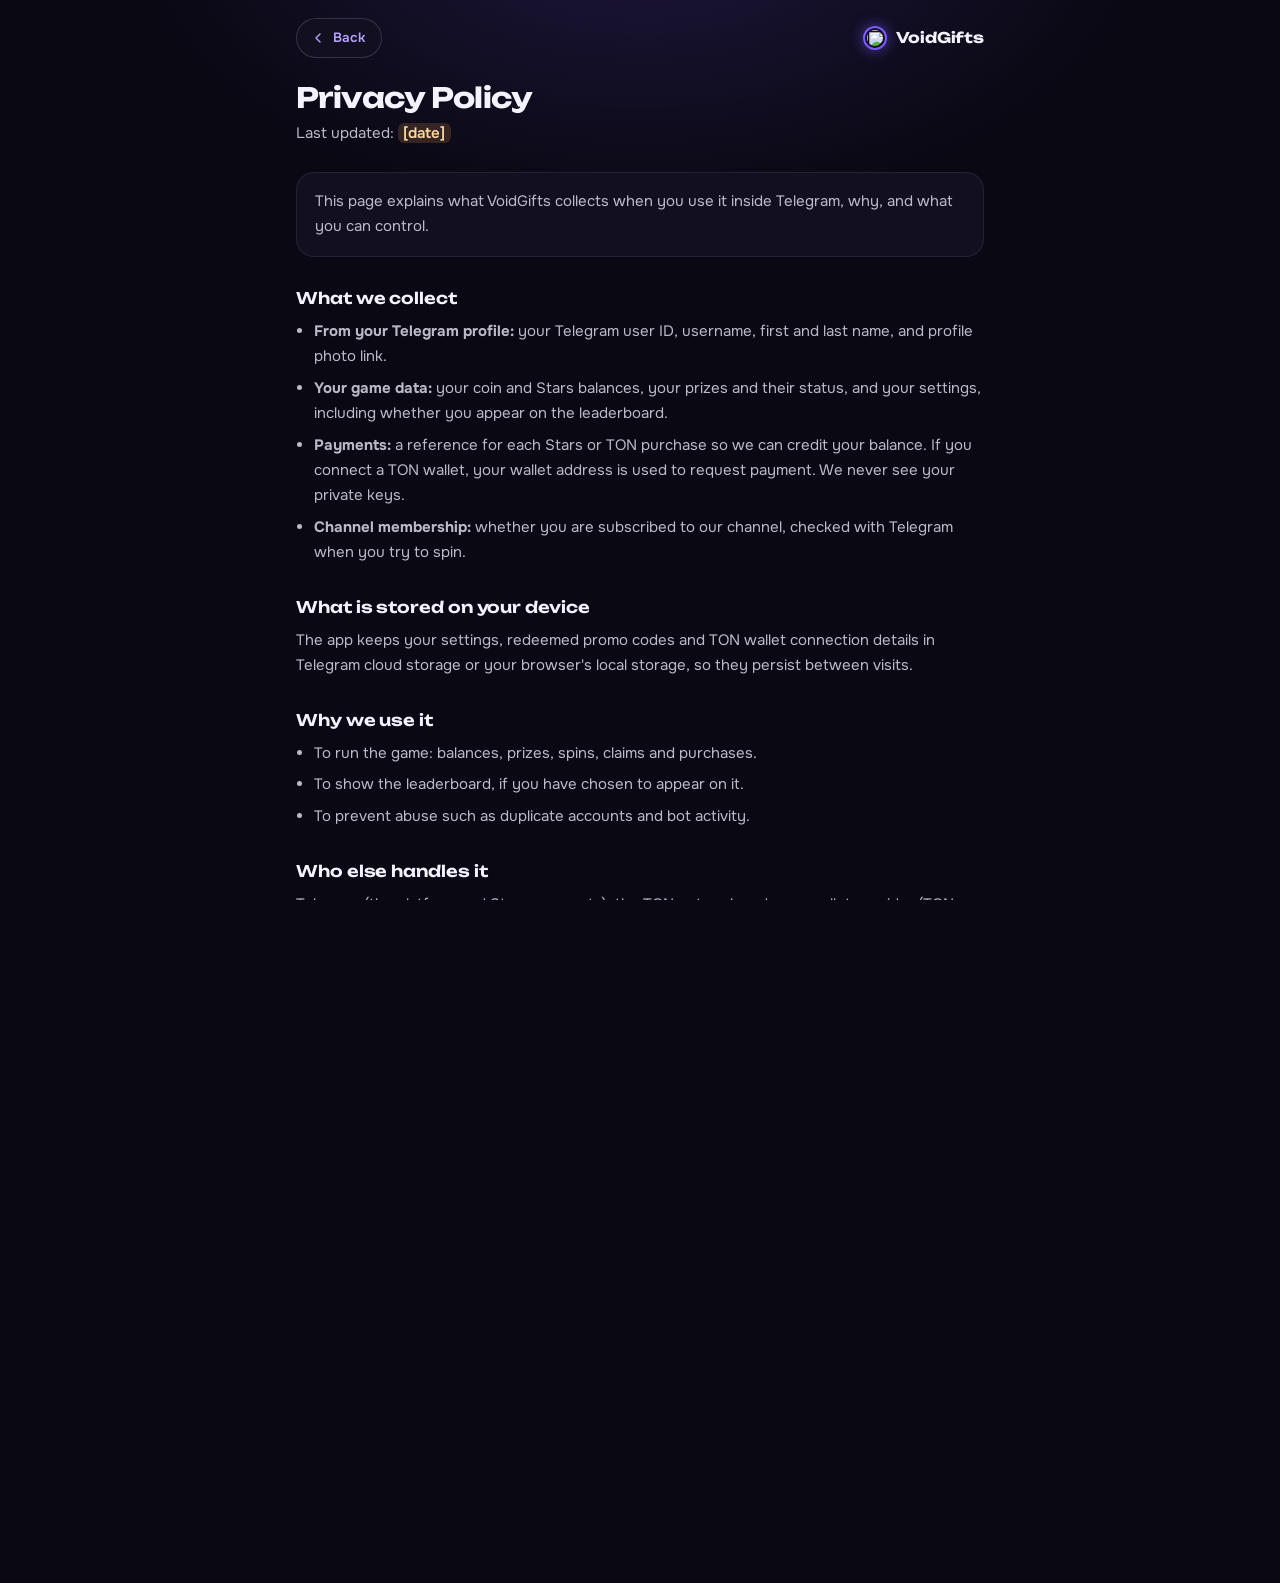
==== privacy.html @ 6a5e12e7 "Add files via upload" ====
<!DOCTYPE html>
<html lang="en">
<head>
  <meta charset="UTF-8">
  <meta name="viewport" content="width=device-width, initial-scale=1, viewport-fit=cover">
  <meta name="theme-color" content="#0a0813">
  <title>Privacy Policy · VoidGifts</title>
  <link rel="preconnect" href="https://fonts.googleapis.com">
  <link rel="preconnect" href="https://fonts.gstatic.com" crossorigin>
  <link rel="stylesheet" href="styles.css">
</head>
<body>
  <!-- Draft written from what the app's code actually does. Highlighted <mark> text is a placeholder or a claim
       only you can confirm. Have the whole page reviewed before publishing. -->
  <main class="legal-shell legal">
    <div class="legal-top">
      <a class="spin-back-btn" href="index.html" onclick="if(history.length>1){history.back();return false}">
        <svg viewBox="0 0 24 24" fill="none" stroke="currentColor" stroke-width="2" stroke-linecap="round" stroke-linejoin="round" aria-hidden="true"><path d="M15 18l-6-6 6-6"/></svg>
        Back
      </a>
      <div class="brand"><img class="ring-icon" src="assets/TemporaryLogo.svg" alt="">VoidGifts</div>
    </div>

    <h1>Privacy Policy</h1>
    <p class="legal-meta">Last updated: <mark>[date]</mark></p>
    <p class="legal-lede">This page explains what VoidGifts collects when you use it inside Telegram, why, and what you can control.</p>

    <h2>What we collect</h2>
    <ul>
      <li><strong>From your Telegram profile:</strong> your Telegram user ID, username, first and last name, and profile photo link.</li>
      <li><strong>Your game data:</strong> your coin and Stars balances, your prizes and their status, and your settings, including whether you appear on the leaderboard.</li>
      <li><strong>Payments:</strong> a reference for each Stars or TON purchase so we can credit your balance. If you connect a TON wallet, your wallet address is used to request payment. We never see your private keys.</li>
      <li><strong>Channel membership:</strong> whether you are subscribed to our channel, checked with Telegram when you try to spin.</li>
    </ul>

    <h2>What is stored on your device</h2>
    <p>The app keeps your settings, redeemed promo codes and TON wallet connection details in Telegram cloud storage or your browser's local storage, so they persist between visits.</p>

    <h2>Why we use it</h2>
    <ul>
      <li>To run the game: balances, prizes, spins, claims and purchases.</li>
      <li>To show the leaderboard, if you have chosen to appear on it.</li>
      <li>To prevent abuse such as duplicate accounts and bot activity.</li>
    </ul>

    <h2>Who else handles it</h2>
    <p>Telegram (the platform and Stars payments), the TON network and your wallet provider (TON payments), and our hosting and database providers, <mark>[list them, e.g. Railway]</mark>. <mark>[Confirm whether you share data with any analytics or advertising provider. If not, say so here.]</mark></p>

    <h2>Your choices</h2>
    <ul>
      <li>Turn off <strong>Show in Leaderboard</strong> under Settings, Privacy, to hide your name and avatar from other players.</li>
      <li><strong>Reset All Data</strong> under Settings clears the data stored on your device.</li>
      <li>To ask us to delete or export the data we hold about you, contact <mark>[support contact]</mark>.</li>
    </ul>

    <h2>Retention</h2>
    <p><mark>[State how long you keep account and purchase records.]</mark></p>

    <h2>Children</h2>
    <p>VoidGifts is not intended for anyone under <mark>[minimum age]</mark>. If you believe a child has used it, contact us and we will remove the data.</p>

    <h2>Changes and contact</h2>
    <p>We may update this policy and will change the date above when we do. Questions: <mark>[support contact]</mark>.</p>

    <div class="legal-foot">
      <a href="tos.html">Terms of Service</a>
      <a href="privacy.html">Privacy Policy</a>
      <a href="index.html">Back to the app</a>
    </div>
  </main>
</body>
</html>
---- styles.css ----
@import url('https://fonts.googleapis.com/css2?family=Unbounded:wght@500;600;700&family=Onest:wght@400;500;600;700&display=swap');

/* ============================================
   VOIDGIFTS — design tokens

   Idea: "the seam". A thin vertical line of light where a
   prize lands. It shows up on the Daily hero, the wheel
   pointer, the win reveal and the active nav marker.

   Colour carries meaning, not decoration:
     violet = structure / where you are
     gold   = rewards and primary actions
     pink   = premium (Void spin)
     cyan   = live / free
   Rarity has its own fixed treatment (see --rc below).
   ============================================ */
:root{
  /* surfaces, darkest to lightest */
  --void-0:#0a0813;
  --void-1:#120f21;
  --void-2:#1a1530;
  --void-3:#251e42;
  --line:rgba(226,220,255,.09);
  --line-2:rgba(226,220,255,.17);

  /* text */
  --ghost:#f5f2ff;
  --fog:rgba(245,242,255,.76);
  --fog-dim:rgba(245,242,255,.56);

  /* accents */
  --rift:#7b5cff;
  --rift-2:#b9a2ff;
  --ember:#ffb25b;
  --ember-2:#ffd8a0;
  --static:#ff5fa8;
  --static-2:#ff9fcb;
  --signal:#4fd8e6;
  --signal-2:#9cf0f6;
  --lime:#c9f25a;
  --danger:#ff5d6c;
  --tg:#2aabee;

  /* type */
  --font-display:'Unbounded','Onest',system-ui,sans-serif;
  --font-body:'Onest',system-ui,-apple-system,'Segoe UI',Roboto,sans-serif;
  --font-mono:var(--font-body); /* legacy alias: the mono face is gone */

  --vh:1vh;
}

*{ margin:0; padding:0; box-sizing:border-box; }
html,body{ width:100%; height:100%; overflow-x:hidden; -webkit-font-smoothing:antialiased; -moz-osx-font-smoothing:grayscale; }
button,input,select,textarea{ font-family:inherit; color:inherit; }
button{ -webkit-tap-highlight-color:transparent; }
a{ -webkit-tap-highlight-color:transparent; }
body{
  background:
    radial-gradient(ellipse 820px 460px at 50% -8%, rgba(123,92,255,.17), transparent 62%),
    var(--void-0);
  color:var(--ghost);
  font-family:var(--font-body);
  font-size:16px;
  line-height:1.45;
  position:relative;
}
body.no-scroll{ position:fixed; overflow:hidden; width:100%; height:100%; }

:focus-visible{ outline:2px solid var(--rift-2); outline-offset:2px; }
input:focus-visible{ outline:none; }

::-webkit-scrollbar{ width:6px; height:6px; }
::-webkit-scrollbar-track{ background:transparent; }
::-webkit-scrollbar-thumb{ background:rgba(123,92,255,.3); border-radius:3px; }
::-webkit-scrollbar-thumb:hover{ background:rgba(123,92,255,.5); }

/* ============================================
   LOADING SCREEN
   ============================================ */
.loading-screen{
  position:fixed; inset:0; z-index:9999;
  background:radial-gradient(ellipse 700px 420px at 50% 42%, rgba(123,92,255,.18), transparent 65%), var(--void-0);
  display:flex; align-items:center; justify-content:center;
  transition:opacity .5s ease, visibility .5s ease;
}
.loading-screen.hidden{ opacity:0; visibility:hidden; }

.loading-container{
  position:fixed; inset:0; display:flex; flex-direction:column; align-items:center; justify-content:center;
  z-index:10000; padding:20px; padding-top:44vh;
}
#lottie-loading-container{ width:180px; height:180px; margin-bottom:28px; flex-shrink:0; }

.loading-bar-wrapper{ width:240px; max-width:80vw; margin-bottom:22px; flex-shrink:0; }
.loading-bar-bg{ width:100%; height:3px; background:var(--line-2); border-radius:2px; overflow:hidden; }
.loading-bar-fill{
  height:100%; border-radius:2px; transform-origin:left;
  background:linear-gradient(90deg, var(--rift), var(--rift-2));
  box-shadow:0 0 14px rgba(123,92,255,.9);
  animation:loadingProgress 2s ease-in-out infinite;
}
@keyframes loadingProgress{ 0%{transform:scaleX(0);} 50%{transform:scaleX(.6);} 100%{transform:scaleX(.95);} }

.loading-text{
  color:var(--fog-dim); font-size:.9rem; text-align:center; line-height:1.6; max-width:360px;
  padding:0 20px; margin-bottom:14px;
}
.copyright-text{
  color:var(--fog-dim); font-size:.75rem; text-align:center; padding:10px 20px; margin-top:6px;
  text-decoration:none; display:block; transition:color .2s ease;
}
.copyright-text:hover{ color:var(--signal); text-decoration:underline; }

.main-content{ opacity:0; transition:opacity .5s ease; }
.main-content.visible{ opacity:1; }

.loading-status-heading{
  font-family:var(--font-display); font-weight:700; font-size:1.05rem; letter-spacing:-.01em;
  color:var(--ember); text-align:center; margin-bottom:1rem;
}
.loading-text a{ color:var(--signal); text-decoration:underline; text-underline-offset:3px; font-weight:600; }
.loading-text a:hover{ color:var(--signal-2); }

/* ============================================
   BACKGROUND PATTERN
   Static and quiet. It used to drift forever across an SVG
   five times the size of the screen, which cost battery
   and pulled the eye away from the content.
   ============================================ */
.bg{ position:fixed; inset:0; z-index:-1; overflow:hidden; opacity:.2; }
.bg svg{ width:100%; height:100%; position:absolute; inset:0; }

/* ============================================
   TOP BAR
   ============================================ */
.topbar-fixed{
  position:fixed; top:0; left:0; right:0; z-index:900;
  display:flex; align-items:center; justify-content:space-between;
  padding:.85rem 1rem; pointer-events:none;
}
.topbar-fixed::before{
  content:''; position:absolute; left:0; right:0; top:0; bottom:-1.2rem; z-index:-1; pointer-events:none;
  background:linear-gradient(to bottom, var(--void-0) 0, var(--void-0) 68%, rgba(10,8,19,0) 100%);
}
.topbar-fixed > *{ pointer-events:auto; }
.topbar-right{ display:flex; align-items:center; gap:.6rem; }

.brand{
  font-family:var(--font-display); font-weight:700; font-size:.92rem; letter-spacing:-.01em;
  display:flex; align-items:center; gap:.6rem; color:var(--ghost);
}
.brand .ring-icon{
  width:24px; height:24px; border-radius:50%; object-fit:contain; padding:2px;
  border:2px solid var(--rift); box-shadow:0 0 14px rgba(123,92,255,.6);
}
.readout{
  display:flex; align-items:center; gap:.75rem; background:var(--void-1);
  border:1px solid var(--line-2); border-radius:100px; padding:.45rem .85rem;
  font-family:var(--font-display); font-size:.74rem; font-weight:500; font-variant-numeric:tabular-nums;
}
.readout .stat{ display:flex; align-items:center; gap:.4rem; }
.readout .stat img{ width:16px; height:16px; object-fit:contain; }
.readout .sep{ width:1px; height:14px; background:var(--line-2); }

/* Hamburger (wide viewports only) */
.hamburger{
  width:42px; height:42px; background:var(--void-1); border:1px solid var(--line-2); border-radius:14px; cursor:pointer;
  display:flex; flex-direction:column; justify-content:center; align-items:center; gap:5px;
  transition:border-color .2s ease;
}
.hamburger:hover{ border-color:rgba(123,92,255,.5); }
.hamburger span{ display:block; width:18px; height:2px; background:var(--ghost); border-radius:2px; transition:transform .3s cubic-bezier(.4,0,.2,1), opacity .3s ease; }
.hamburger.active span:nth-child(1){ transform:translateY(7px) rotate(45deg); }
.hamburger.active span:nth-child(2){ opacity:0; transform:translateX(-16px); }
.hamburger.active span:nth-child(3){ transform:translateY(-7px) rotate(-45deg); }

/* ============================================
   NAV DRAWER (wide viewports only)
   ============================================ */
.nav-menu{
  position:fixed; top:0; left:-100%; width:100%; max-width:320px; height:100vh;
  background:var(--void-1); z-index:999;
  border-right:1px solid var(--line-2); transition:left .4s cubic-bezier(.4,0,.2,1);
  display:flex; flex-direction:column;
}
.nav-menu.active{ left:0; }
.nav-close{
  position:absolute; top:1.2rem; right:1.2rem; width:38px; height:38px; background:transparent; border:none; border-radius:50%;
  cursor:pointer; display:flex; align-items:center; justify-content:center; color:var(--fog); font-size:1.6rem; line-height:1;
  transition:background .2s ease, color .2s ease; z-index:10;
}
.nav-close:hover{ color:var(--ghost); background:rgba(255,255,255,.08); }

.nav-account{
  padding:1.4rem 1.5rem 1.4rem; display:flex; align-items:center; gap:.9rem;
  border-bottom:1px solid var(--line); margin-top:3rem;
}
.account-avatar{ width:48px; height:48px; border-radius:50%; background:linear-gradient(135deg, var(--rift), var(--static)); flex-shrink:0; color:#fff !important; font-family:var(--font-display); font-size:1rem !important; }
.account-info{ flex:1; min-width:0; }
.account-name{ font-family:var(--font-display); font-size:.9rem; font-weight:600; color:var(--ghost); margin-bottom:.2rem; }
.account-username{ font-size:.82rem; color:var(--fog-dim); }

.nav-menu ul{ list-style:none; padding:.75rem; flex:1; display:flex; flex-direction:column; gap:.2rem; }
.nav-menu a{
  color:var(--fog); text-decoration:none; font-size:.95rem; font-weight:600; display:flex; align-items:center;
  gap:.95rem; padding:.8rem .9rem; border-radius:14px; transition:background .2s ease, color .2s ease;
}
.nav-menu a:hover{ background:rgba(255,255,255,.04); color:var(--ghost); }
.nav-menu a.active{ background:rgba(123,92,255,.16); color:var(--ghost); }
.nav-icon{ width:22px; height:22px; flex-shrink:0; display:flex; align-items:center; justify-content:center; }
.nav-icon img{ width:100%; height:100%; object-fit:contain; filter:brightness(0) invert(1); opacity:.6; transition:opacity .2s ease; }
.nav-menu a.active .nav-icon img, .nav-menu a:hover .nav-icon img{ opacity:1; }

/* ============================================
   OVERLAY
   ============================================ */
.overlay{ position:fixed; inset:0; background:rgba(4,3,8,.72); backdrop-filter:blur(3px); opacity:0; visibility:hidden; transition:opacity .3s ease, visibility .3s ease; z-index:998; }
.overlay.active{ opacity:1; visibility:visible; }

/* ============================================
   CONTAINER & PAGE SYSTEM
   ============================================ */
.container{
  position:relative; z-index:1; width:100%; min-height:100vh; display:flex; align-items:flex-start;
  justify-content:center; padding:4.9rem 1rem calc(108px + env(safe-area-inset-bottom,0px));
}
.page-content{ display:none; width:100%; max-width:640px; }
.page-content.active{ display:block; animation:fadeIn .28s ease; }
@keyframes fadeIn{ from{opacity:0;} to{opacity:1;} }

/* Small caption above a title. Sentence case, no ornaments. */
.eyebrow, .card-eyebrow{ font-size:.78rem; font-weight:600; color:var(--fog-dim); margin-bottom:.4rem; display:block; }
/* ============================================
   LIVE GIFTS STRIP
   ============================================ */
.live-gifts-row{ display:flex; flex-direction:column; gap:.55rem; margin-bottom:1.15rem; }
.live-gifts-label{
  display:flex; align-items:center; gap:.5rem; padding-left:.15rem;
  font-size:.82rem; font-weight:600; color:var(--fog);
}
.live-gifts-label::before{
  content:''; width:7px; height:7px; border-radius:50%; background:var(--signal); flex-shrink:0;
  animation:livePulse 2.2s ease-out infinite;
}
@keyframes livePulse{
  0%{ box-shadow:0 0 0 0 rgba(79,216,230,.55); }
  70%,100%{ box-shadow:0 0 0 7px rgba(79,216,230,0); }
}

.echo-strip-wrap{ display:flex; align-items:center; overflow-x:auto; overflow-y:hidden; }
.echo-strip-wrap::-webkit-scrollbar{ display:none; }
#notificationContainer{
  display:flex; align-items:center; gap:.6rem; width:100%; min-height:68px;
  overflow-x:auto; overflow-y:hidden; padding:.45rem .2rem .3rem;
  scrollbar-width:none;
}
#notificationContainer::-webkit-scrollbar{ display:none; }

/* Empty state names what will appear here. Text comes from data-empty so it can be translated. */
#notificationContainer:empty::before,
.echo-strip-wrap:empty::before{
  content:attr(data-empty);
  border:1px dashed var(--line-2); border-radius:100px; padding:.55rem 1rem;
  color:var(--fog-dim); font-size:.8rem; white-space:nowrap;
}
.echo-empty{ border:1px dashed var(--line-2); border-radius:100px; padding:.55rem 1rem; color:var(--fog-dim); font-size:.8rem; white-space:nowrap; }

/* ============================================
   HOME GRID
   Mobile:   daily / void / channel + codes
   Desktop:  daily + void / inventory shelf / channel + codes
   ============================================ */
.home-grid{
  display:grid; grid-template-columns:1fr 1fr; gap:.5rem;
  grid-template-areas:
    "daily daily"
    "void void"
    "furry furry"
    "channel promo";
}
.content-box-left-1{ grid-area:daily; }
.content-box-void{ grid-area:void; }
.hero--channel{ grid-area:channel; }
.promo-card{ grid-area:promo; }
.content-box-right{ grid-area:inv; }

/* ---- hero base ---- */
.hero{
  position:relative; overflow:hidden; isolation:isolate; border-radius:18px; padding:.8rem .95rem;
  display:flex; flex-direction:column; justify-content:space-between;
  background:var(--void-1); border:1px solid var(--line-2); cursor:pointer; min-height:0;
  transition:transform .16s ease;
}
.hero:active{ transform:scale(.985); }
.hero-glow{ position:absolute; pointer-events:none; z-index:0; }
.hero-asset{ position:absolute; z-index:2; pointer-events:none; }
.hero-asset > div{ width:100%; height:100%; }
.hero-asset img, img.hero-asset{ width:100%; height:100%; object-fit:contain; display:block; }

.hero-copy{ position:relative; z-index:3; min-width:0; }
.hero-title{
  font-family:var(--font-display); font-weight:700; font-size:.95rem; line-height:1.2; letter-spacing:-.01em;
  position:relative; z-index:3; text-wrap:balance;
  white-space:nowrap; overflow:hidden; text-overflow:ellipsis;
}
.hero-sub{
  font-size:.74rem; color:var(--fog); line-height:1.4; margin-top:.15rem; position:relative; z-index:3;
  white-space:nowrap; overflow:hidden; text-overflow:ellipsis;
}
.hero-sub a{ color:var(--ghost); text-decoration:underline; text-underline-offset:2px; }

.hero-cta{
  align-self:flex-start; margin-top:.5rem; min-height:30px; border:1px solid transparent; border-radius:10px; padding:.4rem .75rem;
  font-weight:700; font-size:.74rem; cursor:pointer; position:relative; z-index:3; text-decoration:none;
  display:inline-flex; align-items:center; gap:.4rem; background:var(--void-3); color:var(--ghost);
  transition:filter .15s ease, transform .12s ease; white-space:nowrap;
}
.hero-cta:active{ transform:scale(.97); }
@media (hover:hover){ .hero-cta:hover{ filter:brightness(1.12); } }
.hero-cta img{ width:14px; height:14px; object-fit:contain; }

/* ---- Daily: the hero. The seam opens once, the gift rises along it. ---- */
.hero--daily{
  --seam-x:3.6rem; --asset:4.6rem;
  min-height:0; padding:.8rem .95rem;
  border-color:rgba(255,178,91,.32);
  background:
    radial-gradient(80% 140% at calc(100% - var(--seam-x)) 50%, rgba(255,178,91,.2), transparent 70%),
    var(--void-1);
}
.hero--daily .hero-copy{ margin-right:calc(var(--seam-x) + var(--asset) / 2 - .5rem); }
.hero--daily .hero-cta{ margin-top:.5rem; }
.hero--daily .eyebrow{ color:var(--ember); font-size:.66rem; }
.hero--daily .hero-title{ font-size:1.05rem; line-height:1.15; }
.hero--daily .hero-sub{ max-width:none; }
.hero--daily .hero-cta{ background:var(--ember); color:#2a1600; box-shadow:0 6px 16px rgba(255,178,91,.25); }

.hero--daily .hero-glow{
  top:0; bottom:0; right:calc(var(--seam-x) - 1px); width:2px;
  background:linear-gradient(to bottom, transparent 0, var(--ember) 24%, var(--ember-2) 50%, var(--ember) 76%, transparent 100%);
  filter:drop-shadow(0 0 5px rgba(255,178,91,.95)) drop-shadow(0 0 24px rgba(255,178,91,.55));
  transform-origin:50% 0; animation:seamOpen .9s cubic-bezier(.2,.75,.2,1) .1s both;
}
.hero--daily .hero-asset{
  width:var(--asset); height:var(--asset);
  right:calc(var(--seam-x) - var(--asset) / 2); top:50%; margin-top:calc(var(--asset) / -2);
  animation:giftRise .8s cubic-bezier(.2,.75,.2,1) .35s both;
}
@keyframes seamOpen{ from{ transform:scaleY(0); opacity:0; } to{ transform:scaleY(1); opacity:1; } }
@keyframes giftRise{ from{ opacity:0; transform:translateY(18px); } to{ opacity:1; transform:none; } }

/* ---- Daily cooldown: ember accents go gray until the gift is ready again ---- */
.hero-timer{
  display:none; align-self:flex-start; align-items:center; gap:.35rem; margin-top:.5rem; min-height:30px; padding:.4rem .75rem;
  border:1px solid var(--line-2); border-radius:10px; background:var(--void-3); color:var(--fog);
  font-size:.74rem; font-weight:700; white-space:nowrap; position:relative; z-index:3; font-variant-numeric:tabular-nums;
}
.hero--daily.is-cooldown{
  border-color:rgba(170,170,185,.32);
  background:
    radial-gradient(80% 140% at calc(100% - var(--seam-x)) 50%, rgba(170,170,185,.12), transparent 70%),
    var(--void-1);
}
.hero--daily.is-cooldown .eyebrow{ color:var(--fog); }
.hero--daily.is-cooldown .hero-cta{ display:none; }
.hero--daily.is-cooldown .hero-timer{ display:inline-flex; }
.hero--daily.is-cooldown .hero-glow{
  background:linear-gradient(to bottom, transparent 0, #8f8f9c 24%, #b9b9c6 50%, #8f8f9c 76%, transparent 100%);
  filter:drop-shadow(0 0 5px rgba(170,170,185,.55)) drop-shadow(0 0 18px rgba(170,170,185,.3));
}

/* ---- Void spin: premium. Rings spread from the rocket. ---- */
.hero--void{
  display:grid; grid-template-columns:1fr auto; align-items:center; gap:.7rem; min-height:0; padding:.8rem .95rem;
  border-color:rgba(255,95,168,.32);
  background:linear-gradient(115deg, #26102f 0%, var(--void-1) 68%);
}
.hero--void .hero-glow{
  width:220px; height:220px; right:-110px; top:50%; margin-top:-110px; border-radius:50%;
  background:
    radial-gradient(circle, rgba(255,95,168,.28), transparent 40%),
    repeating-radial-gradient(circle, transparent 0 21px, rgba(255,95,168,.22) 21px 22px);
  -webkit-mask-image:radial-gradient(circle, #000 18%, transparent 66%);
  mask-image:radial-gradient(circle, #000 18%, transparent 66%);
}
.hero--void .eyebrow{ color:var(--static-2); font-size:.66rem; }
.hero--void .hero-title{ font-size:1.05rem; }
.hero-actions{ display:flex; align-items:center; flex-wrap:wrap; gap:.4rem .6rem; margin-top:.4rem; position:relative; z-index:3; }
.hero-actions .hero-cta{ margin-top:0; }
.hero--void .hero-cta{ background:linear-gradient(120deg, var(--static-2), var(--static)); color:#2a0a1c; box-shadow:0 6px 16px rgba(255,95,168,.25); }
.spin-cost-badge{
  display:inline-flex; align-items:center; gap:.35rem; font-family:var(--font-display); font-weight:500;
  font-size:.7rem; color:var(--static-2); font-variant-numeric:tabular-nums;
}
.spin-cost-badge img{ width:12px; height:12px; object-fit:contain; }
.void-asset-badge{ position:relative; width:52px; height:52px; justify-self:end; transform:rotate(-10deg); }
.void-asset-badge img{ filter:drop-shadow(0 6px 14px rgba(255,95,168,.45)); }

/* ---- Quiet cards: channel, codes, inventory ---- */
.hero--channel, .hero--promo, .hero--inv{ min-height:0; }
.hero--channel, .hero--promo{
  display:grid; grid-template-columns:30px 1fr; grid-template-rows:auto auto;
  grid-template-areas:"icon title" "btn btn";
  column-gap:.5rem; row-gap:.4rem; align-items:center; padding:.65rem .75rem;
}
.hero--channel .hero-copy, .hero--promo .hero-copy{ grid-area:title; min-width:0; align-self:center; }
.hero--channel .hero-title, .hero--promo .hero-title{ font-size:.84rem; line-height:1.25; }
.hero--channel .hero-sub, .hero--promo .hero-sub{ display:none; }
.hero--channel > .hero-asset{ grid-area:icon; position:relative; width:30px; height:30px; }
.promo-assets{ grid-area:icon; position:relative; width:30px; height:30px; }
.promo-assets .hero-asset{ position:absolute; }
.promo-assets .hero-asset.lg{ inset:0 auto 0 0; width:30px; height:30px; }
.promo-assets .hero-asset.sub{ width:16px; height:16px; right:-4px; bottom:-4px; }

.hero--channel .hero-cta{ background:rgba(79,216,230,.12); color:var(--signal-2); border-color:rgba(79,216,230,.32); }
.hero--promo .hero-cta{ background:rgba(201,242,90,.1); color:var(--lime); border-color:rgba(201,242,90,.3); }
.hero--inv .hero-cta{ background:rgba(123,92,255,.16); color:var(--rift-2); border-color:rgba(123,92,255,.4); }
.hero--channel .hero-cta, .hero--promo .hero-cta{ grid-area:btn; justify-self:start; padding:.4rem .7rem; font-size:.72rem; white-space:nowrap; margin-top:0; }

/* Inventory */
.hero--inv .hero-title{ font-size:1.1rem; }
.hero-inv-head{ display:flex; align-items:center; gap:.5rem; margin-bottom:.35rem; position:relative; z-index:3; }
.inventory-grid{ display:grid; grid-template-columns:repeat(auto-fill, minmax(52px, 1fr)); gap:.45rem; margin:.8rem 0; position:relative; z-index:3; }
.inventory-item{
  aspect-ratio:1; border-radius:12px; background:var(--void-2); border:1px solid var(--line-2);
  display:flex; align-items:center; justify-content:center; overflow:hidden; cursor:pointer;
  transition:border-color .2s ease;
}
.inventory-item:not(.empty):hover{ border-color:rgba(123,92,255,.6); }
.inventory-item.empty{ background:transparent; border:1px dashed var(--line); cursor:default; }
.item-icon-container{ width:100%; height:100%; display:flex; align-items:center; justify-content:center; padding:12%; }

/* Pending NFT transfer: item stays visible but reads as "in transit" */
.inventory-item.pending-transfer{ opacity:.55; filter:grayscale(.4); position:relative; }
.countdown-badge{
  position:absolute; bottom:3px; left:50%; transform:translateX(-50%);
  background:rgba(10,8,19,.9); border:1px solid var(--line-2); border-radius:6px;
  padding:1px 5px; font-size:.62rem; font-weight:600; color:var(--ember-2);
  white-space:nowrap; pointer-events:none; font-variant-numeric:tabular-nums;
}
.full-inventory-item.pending-transfer{ opacity:.6; filter:grayscale(.35); }
.full-item-countdown{ position:static; transform:none; margin-top:.25rem; display:inline-block; }

/* ============================================
   TRAY — quiet utility rows
   ============================================ */
.tray{ display:grid; grid-template-columns:1fr; gap:.5rem; margin-top:.75rem; }
.tile{
  position:relative; display:flex; align-items:center; gap:.9rem; min-height:62px; padding:.75rem 1rem;
  background:var(--void-1); border:1px solid var(--line); border-radius:16px; cursor:pointer;
  text-align:left; text-decoration:none; color:inherit; font:inherit; width:100%;
  transition:transform .14s ease, border-color .2s ease;
}
.tile:active{ transform:scale(.985); }
.tile::after{
  content:''; margin-left:auto; width:8px; height:8px; flex-shrink:0;
  border-right:2px solid var(--fog-dim); border-top:2px solid var(--fog-dim); transform:rotate(45deg);
}
.tile-icon{
  width:38px; height:38px; flex-shrink:0; border-radius:12px; background:var(--void-2);
  display:flex; align-items:center; justify-content:center;
}
.tile-icon img, .tile-icon svg{ width:24px; height:24px; object-fit:contain; }
.tile--refer .tile-icon img{ filter:brightness(0) invert(1); opacity:.85; }
.tile--contact:hover{ border-color:rgba(79,216,230,.4); }
.tile--refer:hover{ border-color:rgba(255,178,91,.4); }
.tile-label{ font-size:.9rem; font-weight:600; color:var(--ghost); line-height:1.2; }

/* ============================================
   NOTIFICATION CUBES (live strip)
   ============================================ */
.notification-cube{
  min-width:60px; width:60px; height:60px; background:rgba(255,93,108,.1); border:1px solid rgba(255,93,108,.35);
  border-radius:16px; display:flex; align-items:center; justify-content:center; cursor:pointer;
  transition:transform .15s ease; animation:slideIn .45s cubic-bezier(.2,.8,.2,1); position:relative; flex-shrink:0; z-index:1;
}
@keyframes slideIn{ from{ transform:translateX(-70px); opacity:0; } to{ transform:translateX(0); opacity:1; } }
.notification-cube:active{ transform:scale(.94); }
.notification-cube svg{ width:30px; height:30px; }
.notification-cube .close-btn{
  position:absolute; top:-6px; right:-6px; width:20px; height:20px; background:var(--danger); border-radius:50%;
  display:flex; align-items:center; justify-content:center; opacity:0; transition:opacity .2s; font-size:13px; color:#fff; font-weight:700; z-index:10;
}
.notification-cube:hover .close-btn{ opacity:1; }
.time-bar{ position:absolute; bottom:0; left:0; right:0; height:3px; background:rgba(255,93,108,.2); border-radius:0 0 15px 15px; overflow:hidden; }
.time-bar-fill{ height:100%; background:var(--danger); width:100%; animation:timeProgress 20s linear forwards; transform-origin:left; }
@keyframes timeProgress{ from{ transform:scaleX(1); } to{ transform:scaleX(0); } }

.notification-cube.gift-notification{ background:linear-gradient(160deg, rgba(255,178,91,.22), rgba(255,178,91,.06)); border-color:rgba(255,178,91,.5); cursor:default; }
.notification-cube.nft-notification{ background:linear-gradient(160deg, rgba(123,92,255,.26), rgba(123,92,255,.07)); border-color:rgba(123,92,255,.55); cursor:default; }
.gift-notification-lottie{ width:46px; height:46px; position:relative; z-index:2; }
.gift-notification-label{
  position:absolute; bottom:3px; left:0; right:0; font-size:.62rem; font-weight:700; color:var(--ember-2);
  text-align:center; text-shadow:0 1px 4px rgba(0,0,0,.9); pointer-events:none; z-index:3;
}
.nft-notification .gift-notification-label{ color:var(--rift-2); }
.notification-cube.gift-notification .close-btn, .notification-cube.nft-notification .close-btn{ display:none !important; }

/* ---- small details ---- */
.hero--channel{ cursor:default; }
.tile-label{ display:block; }
#inventoryLottieAnimation{ width:26px; height:26px; flex-shrink:0; }
.hero-inv-head .hero-title{ margin:0; }
/* captions and subtitles arrive lowercase from the i18n strings; capitalise the first letter only */
.eyebrow::first-letter, .card-eyebrow::first-letter{ text-transform:uppercase; }
.leaderboard-subtitle::first-letter, .deposit-subtitle::first-letter, .settings-subtitle::first-letter{ text-transform:uppercase; }

/* dark brand icons need a little help on a dark surface */
.readout .stat:first-child img, .leaderboard-tab img[alt="Coin"]{ filter:drop-shadow(0 0 4px rgba(96,140,255,.6)); }
.tile--contact .tile-icon img{ width:32px; height:32px; filter:drop-shadow(0 0 6px rgba(79,216,230,.5)); }

/* countdown bar follows the cube type (red is only for the generic alert cube) */
.gift-notification .time-bar{ background:rgba(255,178,91,.22); }
.gift-notification .time-bar-fill{ background:var(--ember); }
.nft-notification .time-bar{ background:rgba(185,162,255,.22); }
.nft-notification .time-bar-fill{ background:var(--rift-2); }
/* ============================================
   SHARED MODAL OVERLAY
   ============================================ */
@keyframes fadeInModal{ to{ opacity:1; } }
@keyframes modalScale{ to{ transform:scale(1); } }
@keyframes sheetUp{ to{ transform:translateY(0); } }
@keyframes prizeFloat{ 0%,100%{ transform:translateY(0); } 50%{ transform:translateY(-8px); } }

.win-modal-overlay, .prize-modal-overlay, .language-modal-overlay, .full-inventory-modal-overlay, .subscribe-modal-overlay{
  position:fixed; inset:0; background:rgba(5,3,10,.84); backdrop-filter:blur(10px); display:none;
  align-items:center; justify-content:center; padding:1.2rem; opacity:0;
}
.win-modal-overlay{ z-index:2000; }
.prize-modal-overlay{ z-index:3010; } /* above the full-inventory sheet (3000), so tapping an item there shows its prize */
.language-modal-overlay{ z-index:2002; }
#walletPickerModal{ z-index:2010; } /* must render above tonPurchaseModal, which also uses .language-modal-overlay and opens it mid-flow */
.subscribe-modal-overlay{ z-index:2020; } /* above everything else, since the spin buttons it gates live at all sorts of z-indexes */
.full-inventory-modal-overlay{ z-index:3000; }
.win-modal-overlay.show, .prize-modal-overlay.show, .language-modal-overlay.show, .full-inventory-modal-overlay.show, .subscribe-modal-overlay.show{
  display:flex; animation:fadeInModal .25s ease forwards;
}

/* ---- Win modal: the prize comes down the seam ---- */
.win-modal{
  position:relative; overflow:hidden; max-width:340px; width:100%; border-radius:28px;
  border:1px solid rgba(255,178,91,.32);
  background:radial-gradient(ellipse 320px 240px at 50% 34%, rgba(255,178,91,.16), transparent 70%), var(--void-1);
  padding:2.6rem 1.5rem 1.5rem; display:flex; flex-direction:column; align-items:center; gap:1rem;
  transform:scale(.9); animation:modalScale .35s cubic-bezier(.34,1.4,.64,1) forwards .05s;
}
.win-modal::before{
  content:''; position:absolute; top:0; height:8.6rem; left:50%; width:2px; margin-left:-1px; z-index:0;
  background:linear-gradient(to bottom, transparent, var(--ember) 55%, var(--ember-2));
  filter:drop-shadow(0 0 5px rgba(255,178,91,.95)) drop-shadow(0 0 22px rgba(255,178,91,.5));
  transform-origin:50% 0; animation:seamOpen .7s cubic-bezier(.2,.75,.2,1) .15s both;
}
.win-modal > *{ position:relative; z-index:1; }
/* the caption hangs on the seam like a tag */
.win-modal-eyebrow{ font-size:.82rem; font-weight:600; color:var(--ember-2); background:var(--void-1); border:1px solid rgba(255,178,91,.3); border-radius:100px; padding:.2rem .8rem; }
.win-modal-eyebrow::first-letter, .prize-modal-eyebrow::first-letter{ text-transform:uppercase; }
.win-modal-prize-wrap{ width:132px; height:132px; display:flex; align-items:center; justify-content:center; }
.win-modal-icon{ width:100%; height:100%; display:flex; align-items:center; justify-content:center; }
.win-modal-icon img{ width:100%; height:100%; object-fit:contain; animation:prizeFloat 2.6s ease-in-out infinite; filter:drop-shadow(0 12px 26px rgba(255,178,91,.4)); }
.win-modal-prize-name{ font-family:var(--font-display); font-size:clamp(1.3rem,5vw,1.6rem); font-weight:700; color:var(--ghost); text-align:center; line-height:1.15; letter-spacing:-.01em; }
.win-modal-value-row{ display:flex; align-items:center; gap:.45rem; background:rgba(255,178,91,.1); border:1px solid rgba(255,178,91,.25); border-radius:100px; padding:.4rem 1rem; }
.win-modal-prize-name .hl{ color:var(--ember); }
.win-modal-value-row:empty{ display:none; }
.win-modal-value-row img{ width:20px; height:20px; object-fit:contain; }
.win-modal-value-row span{ font-family:var(--font-display); font-size:.9rem; font-weight:600; color:var(--ember); font-variant-numeric:tabular-nums; }
.win-modal-divider{ width:100%; height:1px; background:linear-gradient(90deg, transparent, var(--line-2), transparent); }
.claim-button{
  width:100%; min-height:50px; background:var(--ember); border:none; border-radius:16px; padding:.85rem 2rem; font-size:1rem;
  font-weight:700; color:#2a1600; cursor:pointer; transition:filter .15s ease, transform .12s ease; box-shadow:0 8px 24px rgba(255,178,91,.25);
}
.claim-button:active{ transform:scale(.98); }
@media (hover:hover){ .claim-button:hover{ filter:brightness(1.08); } }

/* ---- Prize modal ---- */
.prize-modal{
  position:relative; overflow:hidden; max-width:380px; width:100%; border-radius:26px;
  border:1px solid rgba(123,92,255,.35); background:var(--void-1); display:flex; flex-direction:column;
  transform:scale(.9); animation:modalScale .35s cubic-bezier(.34,1.4,.64,1) forwards .05s;
}
.prize-modal-topbar{ display:flex; align-items:center; justify-content:space-between; padding:1rem 1.2rem 0 1.5rem; }
.prize-modal-eyebrow{ font-family:var(--font-display); font-size:.85rem; font-weight:600; color:var(--ghost); }
.prize-modal-close{
  width:34px; height:34px; background:var(--void-2); border:1px solid var(--line-2); border-radius:50%;
  color:var(--fog); font-size:1.25rem; line-height:1; cursor:pointer; display:flex; align-items:center; justify-content:center;
  transition:background .2s ease, color .2s ease; flex-shrink:0;
}
.prize-modal-close:hover{ background:var(--void-3); color:var(--ghost); }
.prize-modal-hero{ display:flex; flex-direction:column; align-items:center; padding:1.2rem 1.8rem .9rem; }
.prize-modal-icon{ width:120px; height:120px; display:flex; align-items:center; justify-content:center; margin-bottom:.9rem; filter:drop-shadow(0 12px 26px rgba(123,92,255,.4)); animation:prizeFloat 2.6s ease-in-out infinite; }
.prize-modal-icon img, .prize-modal-icon > div{ width:100%; height:100%; object-fit:contain; }
.prize-modal-name{ font-family:var(--font-display); font-size:1.3rem; font-weight:700; color:var(--ghost); text-align:center; line-height:1.15; margin-bottom:.4rem; letter-spacing:-.01em; }
.prize-modal-info{ display:flex; align-items:center; justify-content:center; gap:.6rem; flex-wrap:wrap; padding:0 1.8rem .9rem; }
.prize-modal-id{ font-size:.74rem; color:var(--fog-dim); background:var(--void-2); border:1px solid var(--line); border-radius:8px; padding:.3rem .6rem; font-variant-numeric:tabular-nums; }
.prize-modal-coin-value{ display:flex; align-items:center; gap:.4rem; background:rgba(123,92,255,.12); border:1px solid rgba(123,92,255,.3); border-radius:100px; padding:.3rem .75rem; }
.prize-modal-coin-value img{ width:16px; height:16px; }
.prize-modal-coin-value span{ font-family:var(--font-display); font-size:.78rem; font-weight:600; color:var(--rift-2); }
.prize-modal-hr{ width:calc(100% - 2.6rem); margin:0 1.3rem; height:1px; background:linear-gradient(90deg, transparent, var(--line-2), transparent); }
.prize-modal-buttons{ display:flex; flex-direction:column; gap:.6rem; padding:1rem 1.3rem 1.3rem; }
.prize-modal-btn{
  width:100%; min-height:48px; padding:.75rem 1.4rem; border:1px solid transparent; border-radius:14px; font-size:.92rem; font-weight:700; cursor:pointer;
  transition:filter .15s ease, transform .12s ease; display:flex; align-items:center; justify-content:center; gap:.6rem;
}
.prize-modal-btn:active{ transform:scale(.98); }
@media (hover:hover){ .prize-modal-btn:hover{ filter:brightness(1.1); } }
.prize-modal-btn img, .prize-modal-btn svg{ width:18px; height:18px; flex-shrink:0; }
.convert-btn{ background:rgba(123,92,255,.16); color:var(--rift-2); border-color:rgba(123,92,255,.42); }
.claim-prize-btn{ background:var(--ember); color:#2a1600; box-shadow:0 8px 22px rgba(255,178,91,.22); }
.prize-modal-btn:disabled{ opacity:.55; cursor:not-allowed; transform:none !important; }

/* ---- Language / wallet / TON modals: sheets on phones, dialogs on wide screens ---- */
.language-modal{
  background:var(--void-1); border:1px solid var(--line-2); border-radius:24px; max-width:380px; width:100%;
  max-height:78vh; overflow:hidden; display:flex; flex-direction:column; transform:scale(.94); animation:modalScale .28s ease forwards .05s;
}
.language-modal-header{ display:flex; align-items:center; justify-content:space-between; padding:1.15rem 1.2rem 1.15rem 1.4rem; border-bottom:1px solid var(--line); }
.language-modal-header h2{ font-family:var(--font-display); font-size:1rem; font-weight:600; color:var(--ghost); }
.language-modal-close{ width:34px; height:34px; background:var(--void-2); border:none; border-radius:50%; color:var(--fog); font-size:1.3rem; line-height:1; cursor:pointer; display:flex; align-items:center; justify-content:center; transition:background .2s ease, color .2s ease; }
.language-modal-close:hover{ background:var(--void-3); color:var(--ghost); }
.language-list{ flex:1; overflow-y:auto; padding:.5rem; }
.language-option{ display:flex; align-items:center; gap:.9rem; padding:.85rem 1rem; min-height:52px; border-radius:14px; cursor:pointer; transition:background .2s ease; }
.language-option:hover{ background:rgba(255,255,255,.04); }
.language-option.active{ background:rgba(123,92,255,.16); }
.language-flag{ font-size:1.5rem; flex-shrink:0; }
.language-name{ flex:1; font-size:.95rem; font-weight:600; color:var(--ghost); }
.language-option .check-icon{ width:18px; height:18px; color:var(--rift-2); opacity:0; transition:opacity .2s ease; }
.language-option.active .check-icon{ opacity:1; }

/* ---- Subscribe modal ---- */
.subscribe-modal{
  position:relative; max-width:340px; width:100%; border-radius:26px;
  border:1px solid rgba(42,171,238,.38);
  background:radial-gradient(ellipse 300px 200px at 50% 0%, rgba(42,171,238,.14), transparent 65%), var(--void-1);
  padding:2rem 1.5rem 1.5rem; display:flex; flex-direction:column; align-items:center; gap:.9rem; text-align:center;
  transform:scale(.9); animation:modalScale .35s cubic-bezier(.34,1.4,.64,1) forwards .05s;
}
.subscribe-modal-close{ position:absolute; top:1rem; right:1rem; }
.subscribe-modal-icon{
  width:60px; height:60px; border-radius:50%; flex-shrink:0;
  background:rgba(42,171,238,.14); border:1px solid rgba(42,171,238,.38);
  display:flex; align-items:center; justify-content:center; color:var(--tg);
}
.subscribe-modal-icon svg{ width:28px; height:28px; }
.subscribe-modal-title{ font-family:var(--font-display); font-size:1.2rem; font-weight:700; color:var(--ghost); line-height:1.15; letter-spacing:-.01em; }
.subscribe-modal-desc{ font-size:.88rem; color:var(--fog); line-height:1.5; margin:0; }
.subscribe-channel-btn{
  width:100%; min-height:48px; display:flex; align-items:center; justify-content:center; gap:.55rem;
  background:rgba(42,171,238,.12); border:1px solid rgba(42,171,238,.4); border-radius:14px;
  padding:.75rem 1.2rem; color:#63c6f8; font-weight:700; font-size:.92rem; cursor:pointer;
  transition:background .2s ease; 
}
.subscribe-channel-btn:hover{ background:rgba(42,171,238,.2); }
.subscribe-channel-btn svg{ width:18px; height:18px; flex-shrink:0; }
.subscribe-ok-btn{ margin-top:.1rem; }
.subscribe-ok-btn:disabled{ opacity:.6; cursor:not-allowed; transform:none !important; }

/* ---- Full inventory ---- */
.full-inventory-modal{
  background:var(--void-1); border:1px solid var(--line-2); border-radius:28px; max-width:920px; width:100%;
  max-height:88vh; overflow:hidden; display:flex; flex-direction:column;
  transform:scale(.94) translateY(20px); animation:modalSlideIn .4s cubic-bezier(.2,.8,.2,1) forwards .05s;
}
@keyframes modalSlideIn{ to{ transform:scale(1) translateY(0); } }
.full-inventory-header{ display:flex; align-items:center; justify-content:space-between; padding:1.3rem 1.3rem 1rem 1.5rem; }
.full-inventory-title-section{ display:flex; align-items:center; gap:.8rem; }
.full-inventory-icon{ width:36px; height:36px; flex-shrink:0; }
.full-inventory-title{ font-family:var(--font-display); font-size:1.1rem; font-weight:700; color:var(--ghost); margin:0; letter-spacing:-.01em; }
.full-inventory-close{
  width:38px; height:38px; background:var(--void-2); border:1px solid var(--line-2); border-radius:50%;
  color:var(--fog); font-size:1.4rem; line-height:1; cursor:pointer; display:flex; align-items:center; justify-content:center; transition:background .2s ease, color .2s ease;
}
.full-inventory-close:hover{ background:var(--void-3); color:var(--ghost); }

.inventory-stats{ display:grid; grid-template-columns:repeat(3,minmax(0,1fr)); gap:.6rem; padding:.2rem 1.5rem 1rem; }
.stat-card{ background:var(--void-2); border:1px solid var(--line); border-radius:16px; padding:.85rem; display:flex; align-items:center; gap:.7rem; }
.stat-icon{ width:34px; height:34px; border-radius:11px; background:rgba(123,92,255,.16); color:var(--rift-2); display:flex; align-items:center; justify-content:center; flex-shrink:0; }
.stat-icon svg, .stat-icon img{ width:18px; height:18px; object-fit:contain; }
.stat-content{ flex:1; min-width:0; }
.stat-value{ font-family:var(--font-display); font-size:1.15rem; font-weight:600; color:var(--ghost); line-height:1.1; margin-bottom:.2rem; font-variant-numeric:tabular-nums; }
.stat-label{ font-size:.72rem; color:var(--fog-dim); font-weight:500; }
@media (max-width:560px){
  .inventory-stats{ gap:.5rem; padding:.2rem 1rem 1rem; }
  .stat-card{ flex-direction:column; align-items:flex-start; gap:.55rem; padding:.75rem; }
  .stat-value{ font-size:1rem; }
  .full-inventory-header{ padding:1rem 1rem .8rem 1.2rem; }
  .inventory-filters{ padding:0 1rem 1rem; }
  .full-inventory-grid{ padding:0 1rem 1.2rem; grid-template-columns:repeat(2,minmax(0,1fr)); }
}

.inventory-filters{ display:flex; gap:.45rem; padding:0 1.5rem 1rem; overflow-x:auto; scrollbar-width:none; }
.inventory-filters::-webkit-scrollbar{ display:none; }
.filter-btn{
  padding:.5rem 1rem; min-height:36px; background:transparent; border:1px solid var(--line-2); border-radius:100px;
  color:var(--fog); font-size:.82rem; font-weight:600; cursor:pointer; transition:background .2s ease, color .2s ease, border-color .2s ease; white-space:nowrap;
}
.filter-btn:hover{ color:var(--ghost); }
.filter-btn.active{ background:var(--ghost); border-color:var(--ghost); color:var(--void-0); }

.full-inventory-grid{
  flex:1; overflow-y:auto; padding:0 1.5rem 1.5rem; display:grid; grid-template-columns:repeat(auto-fill,minmax(128px,1fr));
  gap:.75rem; align-content:start;
}
.full-inventory-item{
  min-height:148px; background:var(--void-2); border:1px solid var(--line-2); border-radius:18px;
  display:flex; flex-direction:column; align-items:center; justify-content:center; position:relative;
  overflow:hidden; cursor:pointer; padding:.9rem; transition:border-color .2s ease, transform .12s ease;
}
.full-inventory-item:active{ transform:scale(.97); }
.full-inventory-item:hover{ border-color:rgba(123,92,255,.6); }
.full-inventory-item.nft-item{ background:linear-gradient(160deg, rgba(255,95,168,.1), var(--void-2) 70%); border-color:rgba(255,95,168,.3); }
.full-inventory-item.nft-item:hover{ border-color:rgba(255,95,168,.6); }
.full-item-lottie{ width:70px; height:70px; }
.full-item-name{ margin-top:.6rem; font-size:.8rem; font-weight:600; color:var(--ghost); text-align:center; }
.full-item-id{ font-size:.68rem; color:var(--fog-dim); margin-top:.15rem; font-variant-numeric:tabular-nums; }
.full-item-badge{
  position:absolute; top:.5rem; right:.5rem; padding:.2rem .5rem; background:var(--rift);
  border-radius:100px; font-size:.64rem; font-weight:700; color:#fff; z-index:3;
}
.empty-inventory{ display:flex; flex-direction:column; align-items:center; justify-content:center; padding:3rem 1.5rem; text-align:center; }
.empty-icon{ width:56px; height:56px; margin-bottom:1rem; color:var(--fog-dim); display:flex; align-items:center; justify-content:center; }
.empty-icon svg{ width:100%; height:100%; }
.empty-inventory h3{ font-family:var(--font-display); font-size:1.05rem; font-weight:600; color:var(--ghost); margin-bottom:.4rem; }
.empty-inventory p{ font-size:.88rem; color:var(--fog-dim); max-width:26ch; }

/* ---- TON purchase flow / wallet manage ---- */
.ton-purchase-body{ padding:1.4rem; display:flex; flex-direction:column; align-items:center; text-align:center; gap:1rem; min-height:120px; }
.ton-purchase-subtitle{ font-size:.84rem; color:var(--fog); line-height:1.5; }
.ton-purchase-amount{ font-family:var(--font-display); font-size:1.5rem; font-weight:700; color:var(--ghost); }
.ton-purchase-amount span{ font-size:.85rem; color:var(--fog-dim); font-weight:500; margin-left:.3rem; }
.ton-purchase-spinner{ width:42px; height:42px; border-radius:50%; border:3px solid rgba(123,92,255,.2); border-top-color:var(--rift-2); animation:tonSpin .8s linear infinite; }
@keyframes tonSpin{ to{ transform:rotate(360deg); } }
.ton-purchase-icon{ width:48px; height:48px; border-radius:50%; display:flex; align-items:center; justify-content:center; }
.ton-purchase-icon.success{ background:rgba(201,242,90,.12); color:var(--lime); }
.ton-purchase-icon.fail{ background:rgba(255,93,108,.12); color:var(--danger); }
.ton-purchase-icon svg{ width:24px; height:24px; }

.ton-wallet-option{
  width:100%; min-height:56px; display:flex; align-items:center; gap:.8rem; padding:.7rem .9rem; background:var(--void-2);
  border:1px solid var(--line-2); border-radius:16px; cursor:pointer; transition:border-color .2s ease; text-align:left;
}
.ton-wallet-option:hover{ border-color:rgba(123,92,255,.55); }
.ton-wallet-option img{ width:28px; height:28px; object-fit:contain; border-radius:8px; flex-shrink:0; }
.ton-wallet-option-name{ font-size:.9rem; font-weight:700; color:var(--ghost); }
.ton-wallet-option-sub{ font-size:.74rem; color:var(--fog-dim); }

.ton-purchase-btn{
  width:100%; min-height:48px; padding:.75rem 1rem; background:var(--ember); border:1px solid transparent;
  border-radius:14px; color:#2a1600; font-size:.9rem; font-weight:700; cursor:pointer; transition:filter .15s ease, transform .12s ease;
}
.ton-purchase-btn:active{ transform:scale(.98); }
@media (hover:hover){ .ton-purchase-btn:hover{ filter:brightness(1.08); } }
.ton-purchase-btn.secondary{ background:var(--void-2); color:var(--fog); border-color:var(--line-2); }
.ton-purchase-btn.danger{ background:rgba(255,93,108,.12); color:var(--danger); border-color:rgba(255,93,108,.32); }

.ton-wallet-address-pill{
  font-size:.85rem; font-weight:600; color:var(--ghost); padding:.5rem 1rem;
  background:rgba(201,242,90,.07); border:1px solid rgba(201,242,90,.26); border-radius:100px; font-variant-numeric:tabular-nums;
}
.ton-wallet-manage-header{ display:flex; flex-direction:column; align-items:center; gap:.5rem; }
.ton-wallet-manage-icon{ width:46px; height:46px; border-radius:14px; overflow:hidden; background:rgba(123,92,255,.12); display:flex; align-items:center; justify-content:center; }
.ton-wallet-manage-icon img{ width:100%; height:100%; object-fit:contain; }
.ton-wallet-manage-name{ font-family:var(--font-display); font-size:.95rem; font-weight:600; color:var(--ghost); }
.ton-purchase-divider{ width:100%; height:1px; background:linear-gradient(90deg, transparent, var(--line-2), transparent); }

@media (max-width:768px){
  .language-modal-overlay, .full-inventory-modal-overlay{ align-items:flex-end; padding:0; }
  .language-modal, .full-inventory-modal{
    max-width:none; border-radius:28px 28px 0 0; border-bottom:none;
    padding-bottom:env(safe-area-inset-bottom,0px);
    transform:translateY(100%); animation:sheetUp .34s cubic-bezier(.2,.8,.2,1) forwards;
  }
  .full-inventory-modal{ max-height:92vh; }
  .language-modal::before, .full-inventory-modal::before{
    content:''; display:block; flex-shrink:0; width:38px; height:4px; border-radius:2px; background:var(--line-2); margin:.6rem auto 0;
  }
}

/* Void spin wins carry the pink accent, like their wheel */
#voidWinModal .win-modal{
  border-color:rgba(255,95,168,.36);
  background:radial-gradient(ellipse 320px 240px at 50% 34%, rgba(255,95,168,.17), transparent 70%), var(--void-1);
}
#voidWinModal .win-modal::before{
  background:linear-gradient(to bottom, transparent, var(--static) 55%, var(--static-2));
  filter:drop-shadow(0 0 5px rgba(255,95,168,.95)) drop-shadow(0 0 22px rgba(255,95,168,.5));
}
#voidWinModal .win-modal-eyebrow{ color:var(--static-2); border-color:rgba(255,95,168,.35); }
#voidWinModal .win-modal-prize-name .hl{ color:var(--static-2); }
#voidWinModal .win-modal-value-row{ background:rgba(255,95,168,.1); border-color:rgba(255,95,168,.28); }
#voidWinModal .win-modal-value-row span{ color:var(--static-2); }
#voidWinModal .claim-button{ background:linear-gradient(120deg, var(--static-2), var(--static)); color:#2a0a1c; box-shadow:0 8px 24px rgba(255,95,168,.25); }
/* ============================================
   DAILY / VOID SPIN PAGES
   ============================================ */
.daily-spin-container{ width:100%; display:flex; flex-direction:column; align-items:center; }
.spin-section{ width:100%; max-width:460px; margin-bottom:2.2rem; display:flex; flex-direction:column; align-items:center; }

.wheel-container{
  position:relative; width:100%; height:220px; margin-bottom:1.5rem; display:flex; align-items:center; justify-content:center;
  overflow:visible; mask-image:linear-gradient(to right, transparent 0%, #000 22%, #000 78%, transparent 100%);
  -webkit-mask-image:linear-gradient(to right, transparent 0%, #000 22%, #000 78%, transparent 100%);
}
/* the reel's track */
.wheel-container::before{
  content:''; position:absolute; left:0; right:0; top:50%; height:200px; margin-top:-100px; z-index:-1;
  background:var(--void-1); border-top:1px solid var(--line); border-bottom:1px solid var(--line);
}
/* the seam: where the prize lands */
.wheel-pointer{
  position:absolute; top:50%; left:50%; transform:translate(-50%,-50%); width:2px; height:100%; z-index:10;
  background:linear-gradient(to bottom, transparent 0%, var(--ember) 20%, var(--ember-2) 50%, var(--ember) 80%, transparent 100%);
  filter:drop-shadow(0 0 5px rgba(255,178,91,.95)) drop-shadow(0 0 20px rgba(255,178,91,.5));
}
.void-wheel-container .wheel-pointer{
  background:linear-gradient(to bottom, transparent 0%, var(--static) 20%, var(--static-2) 50%, var(--static) 80%, transparent 100%);
  filter:drop-shadow(0 0 5px rgba(255,95,168,.95)) drop-shadow(0 0 20px rgba(255,95,168,.5));
}

/* NOTE: .cube stays 120px wide with a 3rem gap. script.js hardcodes
   CONFIG.CUBE_WIDTH=120 / GAP_WIDTH=48 (and the Void equivalents) to drive
   the scroll/recycle maths, so the rendered size must not drift from that. */
.wheel{ display:flex; gap:3rem; }
.cube{
  width:120px; height:120px; flex-shrink:0; border:1px solid var(--line-2); border-radius:18px;
  background:linear-gradient(170deg, var(--void-3), var(--void-2)); transition:transform .05s ease, border-color .05s ease;
}
.void-cube{ border-color:rgba(255,95,168,.3); }
/* script.js drops the coin amount into the cube as an inline-styled div; only its face is ours to set */
.cube > div[style*="position:absolute"]{ font-family:var(--font-display); }
.cube{ overflow:visible; }

.spin-button{
  min-width:220px; min-height:56px; padding:.9rem 2.6rem; border:none; border-radius:18px;
  background:var(--ember); color:#2a1600; cursor:pointer;
  font-family:var(--font-display); font-size:1.05rem; font-weight:700;
  box-shadow:0 10px 30px rgba(255,178,91,.28); transition:transform .14s ease, filter .15s ease, box-shadow .2s ease;
}
.spin-button:active{ transform:scale(.97); }
@media (hover:hover){ .spin-button:hover{ filter:brightness(1.08); } }
.spin-button:disabled{ opacity:.5; cursor:not-allowed; transform:none; }
/* Daily cooldown on the spin page: the button stays clickable (so the tap can show the cooldown toast) but looks inactive */
#page-dailyspin.is-cooldown .wheel-pointer{
  background:linear-gradient(to bottom, transparent 0%, #8f8f9c 20%, #b9b9c6 50%, #8f8f9c 80%, transparent 100%);
  filter:drop-shadow(0 0 5px rgba(170,170,185,.55)) drop-shadow(0 0 16px rgba(170,170,185,.3));
}
#page-dailyspin.is-cooldown .spin-button{ background:var(--void-3); color:var(--fog); box-shadow:inset 0 0 0 1px var(--line-2); cursor:not-allowed; }

.void-spin-button{
  background:linear-gradient(120deg, var(--static-2), var(--static)); color:#2a0a1c;
  box-shadow:0 10px 30px rgba(255,95,168,.28); display:inline-flex; align-items:center; justify-content:center; gap:.6rem;
}
.spin-btn-star-icon{ width:18px; height:18px; object-fit:contain; flex-shrink:0; }
.spin-btn-cost{ font-weight:700; font-variant-numeric:tabular-nums; }
.spin-btn-divider{ width:1px; height:18px; background:rgba(42,10,28,.35); flex-shrink:0; }

.spin-back-btn{
  align-self:flex-start; display:inline-flex; align-items:center; gap:.45rem; min-height:40px;
  background:var(--void-1); border:1px solid var(--line-2); border-radius:100px; padding:.5rem 1rem .5rem .8rem; margin-bottom:1.1rem;
  color:var(--fog); font-size:.84rem; font-weight:600; cursor:pointer; transition:color .2s ease, border-color .2s ease;
}
.spin-back-btn svg{ width:16px; height:16px; flex-shrink:0; }
.spin-back-btn:hover{ color:var(--ghost); border-color:rgba(123,92,255,.5); }

@keyframes shakeX{ 0%,100%{ transform:translateX(0); } 20%{ transform:translateX(-6px); } 40%{ transform:translateX(6px); } 60%{ transform:translateX(-4px); } 80%{ transform:translateX(4px); } }
.shake-error{ animation:shakeX .4s ease; }

/* ---- Prize list ---- */
.rewards-section{ width:100%; max-width:560px; }
.rewards-header{ display:flex; align-items:center; gap:.7rem; margin-bottom:1.2rem; }
.rewards-header-icon{ width:30px; height:30px; flex-shrink:0; display:flex; align-items:center; justify-content:center; }
.rewards-icon-mask{
  width:30px; height:30px; background:var(--ember);
  -webkit-mask-image:url('assets/BoxQ.svg'); mask-image:url('assets/BoxQ.svg'); -webkit-mask-size:contain; mask-size:contain;
  -webkit-mask-repeat:no-repeat; mask-repeat:no-repeat; -webkit-mask-position:center; mask-position:center;
}
.rewards-title{ font-family:var(--font-display); font-size:1.15rem; font-weight:700; color:var(--ghost); letter-spacing:-.01em; }

.rewards-divider{ display:flex; align-items:center; gap:.9rem; margin:1.6rem 0 1rem; color:var(--fog-dim); font-size:.82rem; font-weight:600; }
.rewards-divider::before, .rewards-divider::after{ content:''; flex:1; height:1px; background:var(--line-2); }

.reward-grid{ display:grid; grid-template-columns:repeat(4,1fr); gap:.6rem; margin-bottom:1rem; }
.reward-grid--stars{ grid-template-columns:repeat(3,1fr); }
.reward-item{
  background:var(--void-1); border:1px solid var(--line); border-radius:16px;
  padding:.75rem .4rem .65rem; display:flex; flex-direction:column; align-items:center; gap:.4rem;
}
.reward-amount{ font-family:var(--font-display); font-size:.95rem; font-weight:600; color:var(--ghost); font-variant-numeric:tabular-nums; }
.reward-icon{ width:42px; height:42px; display:flex; align-items:center; justify-content:center; }
.reward-icon img{ width:100%; height:100%; object-fit:contain; }
/* the two biggest prizes get the gold treatment */
.reward-grid .reward-item:nth-child(-n+2){ border-color:rgba(255,178,91,.32); background:linear-gradient(170deg, rgba(255,178,91,.12), transparent 70%), var(--void-1); }
.reward-grid .reward-item:nth-child(-n+2) .reward-amount{ color:var(--ember); }
.reward-grid--stars .reward-item:nth-child(-n+2){ border-color:var(--line); background:var(--void-1); }
.reward-grid--stars .reward-item:nth-child(-n+2) .reward-amount{ color:var(--ghost); }

/* ---- Gift rarity. --rc is the rarity colour as space-separated RGB.
        Colour is paired with a pip count (legendary 4 … uncommon 1) so
        rarity never depends on colour alone. ---- */
.gift-grid{ display:grid; grid-template-columns:repeat(4,1fr); gap:.6rem; }
.gift-item{
  --rc:245 242 255;
  position:relative; overflow:hidden; border-radius:16px; padding:.7rem .35rem .65rem;
  display:flex; flex-direction:column; align-items:center; gap:.3rem;
  background:var(--void-1); border:1px solid var(--line-2);
}
.gift-icon{ position:relative; z-index:2; width:52px; height:52px; display:flex; align-items:center; justify-content:center; }
.gift-icon img{ width:100%; height:100%; object-fit:contain; }
.gift-label{ position:relative; z-index:2; font-size:.72rem; font-weight:500; color:var(--fog); text-align:center; line-height:1.2; }
.pips{ display:block; margin-top:auto; height:5px; width:0; position:relative; z-index:2; background:radial-gradient(circle, rgb(var(--rc)) 2px, transparent 2.7px) 0 50% / 9px 5px repeat-x; }

.gift-item.gift-legendary{ --rc:185 162 255; border-color:rgb(185 162 255 / .5); background:linear-gradient(150deg, rgb(123 92 255 / .3), rgb(255 95 168 / .14)), var(--void-1); }
.gift-item.gift-epic{ --rc:255 178 91; border-color:rgb(255 178 91 / .44); background:linear-gradient(160deg, rgb(255 178 91 / .2), transparent 70%), var(--void-1); }
.gift-item.gift-rare{ --rc:79 216 230; border-color:rgb(79 216 230 / .38); background:linear-gradient(160deg, rgb(79 216 230 / .16), transparent 70%), var(--void-1); }
.gift-item.gift-uncommon{ --rc:255 95 168; border-color:rgb(255 95 168 / .32); background:linear-gradient(160deg, rgb(255 95 168 / .13), transparent 70%), var(--void-1); }
.gift-item.gift-legendary .gift-label{ color:var(--rift-2); font-weight:700; }
.gift-item.gift-epic .gift-label{ color:var(--ember); font-weight:700; }
.gift-item.gift-rare .gift-label{ color:var(--signal); }
.gift-legendary .pips{ width:36px; }
.gift-epic .pips{ width:27px; }
.gift-rare .pips{ width:18px; }
.gift-uncommon .pips{ width:9px; }

/* ============================================
   PAGE HEADERS
   ============================================ */
.leaderboard-header, .deposit-header, .settings-header{ text-align:left; padding:0; background:none; border:none; margin-bottom:.2rem; }
.leaderboard-title, .deposit-title, .settings-title{
  font-family:var(--font-display); font-size:1.6rem; font-weight:700; color:var(--ghost); letter-spacing:-.02em; line-height:1.1; margin-bottom:.4rem;
  background:none; -webkit-background-clip:border-box; background-clip:border-box;
}
.leaderboard-subtitle, .deposit-subtitle, .settings-subtitle{ font-size:.86rem; color:var(--fog-dim); margin-bottom:0; }
.trophy-icon, .deposit-icon, .settings-icon{ display:none; }

/* Segmented tabs (leaderboard + deposit) */
.leaderboard-tabs, .deposit-tabs{ display:flex; gap:.25rem; background:var(--void-1); border:1px solid var(--line); border-radius:16px; padding:.25rem; }
.leaderboard-tab, .deposit-tab{
  flex:1; min-height:42px; display:flex; align-items:center; justify-content:center; gap:.45rem; padding:.5rem .5rem; background:transparent;
  border:none; border-radius:12px; font-size:.84rem; font-weight:600; color:var(--fog-dim); cursor:pointer; transition:background .2s ease, color .2s ease;
}
.leaderboard-tab img, .tab-icon-img{ width:16px; height:16px; object-fit:contain; }
.gift-tab-icon, .tab-icon{ width:16px; height:16px; }
.leaderboard-tab:hover, .deposit-tab:hover{ color:var(--fog); }
.leaderboard-tab.active, .deposit-tab.active{ background:var(--void-3); color:var(--ghost); }

/* ============================================
   LEADERBOARD
   ============================================ */
.leaderboard-page{ width:100%; display:flex; flex-direction:column; gap:1rem; }
.leaderboard-content{ position:relative; }
.leaderboard-list{ display:none; flex-direction:column; gap:.6rem; }
.leaderboard-list.active{ display:flex; animation:fadeIn .25s ease; }

.podium-container{ display:grid; grid-template-columns:repeat(3,1fr); gap:.5rem; margin-bottom:.3rem; align-items:end; }
.podium-card{ background:var(--void-1); border:1px solid var(--line-2); border-radius:20px; padding:1.25rem .5rem .9rem; text-align:center; position:relative; grid-row:1; min-width:0; }
.podium-card[data-rank="1"]{
  grid-column:2; padding-top:1.8rem; padding-bottom:1.2rem; border-color:rgba(255,178,91,.42);
  background:linear-gradient(180deg, rgba(255,178,91,.14), transparent 65%), var(--void-1);
}
.podium-card[data-rank="2"]{ grid-column:1; }
.podium-card[data-rank="3"]{ grid-column:3; }
.podium-rank{
  position:absolute; top:-11px; left:50%; transform:translateX(-50%); min-width:26px; height:26px; padding:0 .4rem; border-radius:100px;
  display:flex; align-items:center; justify-content:center; font-weight:700; font-size:.78rem; font-family:var(--font-display); border:2px solid var(--void-0);
}
.podium-card[data-rank="1"] .podium-rank{ background:var(--ember); color:#2a1600; }
.podium-card[data-rank="2"] .podium-rank{ background:#d9d6e8; color:#1a1626; }
.podium-card[data-rank="3"] .podium-rank{ background:var(--static-2); color:#2a0a1c; }
.podium-avatar{ width:42px; height:42px; border-radius:50%; margin:0 auto .55rem; background:linear-gradient(135deg, var(--rift), var(--static)); display:flex; align-items:center; justify-content:center; font-weight:700; font-size:.92rem; color:#fff; }
.podium-card[data-rank="1"] .podium-avatar{ width:50px; height:50px; box-shadow:0 0 0 2px var(--void-1), 0 0 0 4px rgba(255,178,91,.6); }
.podium-name{ font-size:.8rem; font-weight:600; color:var(--ghost); margin-bottom:.3rem; white-space:nowrap; overflow:hidden; text-overflow:ellipsis; }
.podium-score{ font-family:var(--font-display); font-size:clamp(.66rem, 3.3vw, .8rem); font-weight:600; color:var(--fog); font-variant-numeric:tabular-nums; white-space:nowrap; overflow:hidden; text-overflow:ellipsis; }
.podium-card[data-rank="1"] .podium-score{ color:var(--ember); }

.ranks-list{ display:flex; flex-direction:column; gap:.4rem; }
.rank-card{ display:flex; align-items:center; gap:.75rem; background:var(--void-1); border:1px solid var(--line); border-radius:14px; padding:.65rem .9rem; }
.rank-position{ min-width:32px; font-family:var(--font-display); font-size:.8rem; font-weight:600; color:var(--fog-dim); text-align:center; font-variant-numeric:tabular-nums; }
.rank-avatar{ width:34px; height:34px; border-radius:50%; background:linear-gradient(135deg, #4d3f7a, #2c2445); flex-shrink:0; display:flex; align-items:center; justify-content:center; font-weight:600; font-size:.8rem; color:#fff; }
.rank-info{ flex:1; min-width:0; }
.rank-name{ font-size:.88rem; font-weight:600; color:var(--ghost); margin-bottom:.1rem; white-space:nowrap; overflow:hidden; text-overflow:ellipsis; }
.rank-score{ font-size:.78rem; color:var(--fog-dim); font-weight:500; font-variant-numeric:tabular-nums; }
.leaderboard-empty{ text-align:center; padding:2rem 1rem; color:var(--fog-dim); font-size:.88rem; }

/* skeleton */
.leaderboard-skeleton{ display:none; flex-direction:column; gap:.6rem; }
.skeleton-podium{ display:grid; grid-template-columns:repeat(3,1fr); gap:.5rem; }
.skeleton-podium-card{ height:118px; border-radius:20px; background:var(--void-1); border:1px solid var(--line); overflow:hidden; position:relative; }
.skeleton-rank-card{ height:56px; border-radius:14px; background:var(--void-1); border:1px solid var(--line); overflow:hidden; position:relative; }
.skeleton-podium-card::after, .skeleton-rank-card::after{
  content:''; position:absolute; inset:0;
  background:linear-gradient(100deg, transparent 30%, rgba(255,255,255,.06) 50%, transparent 70%);
  transform:translateX(-100%); animation:skeletonShimmer 1.4s ease-in-out infinite;
}
@keyframes skeletonShimmer{ to{ transform:translateX(100%); } }

/* error state */
.leaderboard-error-state{ display:none; flex-direction:column; align-items:center; text-align:center; padding:2.2rem 1.2rem 1.6rem; gap:.2rem; }
.leaderboard-error-lottie{ width:150px; height:150px; margin-bottom:.2rem; }
.leaderboard-error-title{ font-family:var(--font-display); font-size:1rem; font-weight:600; color:var(--ghost); margin-bottom:.35rem; }
.leaderboard-error-text{ font-size:.86rem; color:var(--fog-dim); max-width:280px; line-height:1.5; margin-bottom:1.1rem; }
.leaderboard-error-retry{
  min-height:44px; padding:.65rem 1.4rem; border-radius:14px; border:1px solid rgba(123,92,255,.42);
  background:rgba(123,92,255,.16); color:var(--rift-2); font-weight:700; font-size:.86rem; cursor:pointer; transition:background .2s ease, transform .12s ease;
}
.leaderboard-error-retry:hover{ background:rgba(123,92,255,.26); }
.leaderboard-error-retry:active{ transform:scale(.97); }

/* Your rank stays pinned above the bottom nav while the list scrolls */
.your-rank-card{
  position:sticky; bottom:calc(80px + env(safe-area-inset-bottom,0px)); z-index:5;
  background:var(--void-2); border:1px solid rgba(123,92,255,.5); border-radius:20px; padding:.9rem 1.1rem;
  box-shadow:0 -14px 18px -4px var(--void-0);
}
.your-rank-label{ font-size:.76rem; font-weight:600; color:var(--fog-dim); margin-bottom:.5rem; }
.your-rank-content{ display:flex; align-items:center; gap:1rem; }
.your-rank-position{ font-family:var(--font-display); font-size:1.5rem; font-weight:700; color:var(--rift-2); min-width:56px; font-variant-numeric:tabular-nums; }
.your-rank-info{ flex:1; }
.your-rank-name{ font-size:.92rem; font-weight:600; color:var(--ghost); margin-bottom:.15rem; }
.your-rank-score{ font-size:.82rem; font-weight:500; color:var(--fog); font-variant-numeric:tabular-nums; }

/* ============================================
   DEPOSIT
   ============================================ */
.deposit-page{ width:100%; display:flex; flex-direction:column; gap:1rem; }
.deposit-header{ margin-bottom:.1rem; }
.deposit-list{ display:none; }
.deposit-list.active{ display:block; animation:fadeIn .25s ease; }

.packages-grid{ display:grid; grid-template-columns:repeat(2,1fr); gap:.6rem; margin-bottom:1rem; }
.package-card{
  background:var(--void-1); border:1px solid var(--line-2); border-radius:20px; padding:1.1rem .8rem .9rem; display:flex;
  flex-direction:column; align-items:center; gap:.45rem; position:relative; overflow:hidden; cursor:pointer;
  transition:border-color .2s ease, transform .12s ease;
}
.package-card:active{ transform:scale(.98); }
.package-card:hover{ border-color:rgba(123,92,255,.55); }
.package-card:has(.popular-badge){ padding-top:2rem; }
.popular-badge{ position:absolute; top:.55rem; right:.55rem; padding:.2rem .55rem; background:var(--static); border-radius:100px; font-size:.68rem; font-weight:700; color:#2a0a1c; z-index:2; }
.package-icon{ width:42px; height:42px; display:flex; align-items:center; justify-content:center; }
.package-icon img{ width:100%; height:100%; object-fit:contain; }
.package-amount{ font-family:var(--font-display); font-size:1.3rem; font-weight:700; color:var(--ghost); line-height:1; font-variant-numeric:tabular-nums; }
.package-currency{ font-size:.76rem; color:var(--fog-dim); font-weight:500; }
.package-divider{ width:100%; height:1px; background:linear-gradient(90deg, transparent, var(--line-2), transparent); margin:.15rem 0; }
.package-coins{ display:flex; align-items:center; gap:.4rem; padding:.35rem .75rem; background:rgba(255,178,91,.1); border:1px solid rgba(255,178,91,.22); border-radius:100px; }
.package-coins img{ width:15px; height:15px; }
.package-coins span{ font-family:var(--font-display); font-size:.78rem; font-weight:600; color:var(--ember); font-variant-numeric:tabular-nums; }
.package-buy-btn{
  width:100%; min-height:42px; padding:.55rem 1rem; background:var(--ember); border:none; border-radius:12px; color:#2a1600;
  font-size:.84rem; font-weight:700; cursor:pointer; margin-top:.25rem; transition:filter .15s ease;
}
.package-buy-btn:hover{ filter:brightness(1.08); }

.deposit-info-card{ display:flex; align-items:flex-start; gap:.8rem; padding:1rem 1.1rem; background:var(--void-1); border:1px solid var(--line); border-radius:18px; }
.info-icon{
  display:inline-block; width:18px; height:18px; flex-shrink:0; margin-top:.15rem; background-color:var(--rift-2);
  -webkit-mask-image:url('assets/Info.svg'); mask-image:url('assets/Info.svg'); -webkit-mask-size:contain; mask-size:contain;
  -webkit-mask-repeat:no-repeat; mask-repeat:no-repeat; -webkit-mask-position:center; mask-position:center;
}
.info-content h3{ font-size:.88rem; font-weight:700; color:var(--ghost); margin-bottom:.25rem; }
.info-content p{ font-size:.8rem; color:var(--fog-dim); line-height:1.55; }

.ton-wallet-bar{ display:flex; justify-content:flex-start; margin:0 0 .9rem; }
.ton-wallet-chip{
  display:flex; align-items:center; gap:.55rem; min-height:40px; padding:.5rem 1rem; background:var(--void-1);
  border:1px solid var(--line-2); border-radius:100px; cursor:pointer; transition:border-color .2s ease;
  font-size:.82rem; font-weight:600; color:var(--fog);
}
.ton-wallet-chip:hover{ border-color:rgba(123,92,255,.5); }
.ton-wallet-chip-dot{ width:8px; height:8px; border-radius:50%; background:var(--ember); flex-shrink:0; box-shadow:0 0 8px rgba(255,178,91,.6); }
.ton-wallet-chip.connected{ color:var(--ghost); border-color:rgba(201,242,90,.32); background:rgba(201,242,90,.06); }
.ton-wallet-chip.connected .ton-wallet-chip-dot{ background:var(--lime); box-shadow:0 0 8px rgba(201,242,90,.6); }

/* ============================================
   SETTINGS
   ============================================ */
.settings-page{ width:100%; display:flex; flex-direction:column; gap:.75rem; padding-bottom:1.5rem; }
.settings-header{ margin-bottom:.4rem; }

.settings-section{ background:var(--void-1); border:1px solid var(--line); border-radius:20px; padding:.35rem 1.1rem .5rem; }
.section-header{ display:flex; align-items:center; gap:.6rem; padding:.85rem 0 .45rem; }
.section-icon{ width:17px; height:17px; color:var(--rift-2); flex-shrink:0; }
.section-header h2{ font-size:.86rem; font-weight:700; color:var(--fog); }

.setting-item{ display:flex; align-items:center; justify-content:space-between; gap:.9rem; padding:.75rem 0; min-height:56px; }
.setting-item:not(:last-child){ border-bottom:1px solid var(--line); }
.setting-item.clickable{ cursor:pointer; padding:.75rem .7rem; margin:0 -.7rem; border-radius:12px; border-bottom-color:transparent; }
.setting-item.clickable:hover{ background:rgba(255,255,255,.03); }
.setting-info{ flex:1; min-width:0; }
.setting-label{ font-size:.92rem; font-weight:600; color:var(--ghost); margin-bottom:.1rem; }
.setting-description{ font-size:.78rem; color:var(--fog-dim); line-height:1.4; }
.setting-value{ display:flex; align-items:center; gap:.4rem; color:var(--fog); font-weight:500; font-size:.86rem; }
.chevron-icon{ width:16px; height:16px; color:var(--fog-dim); flex-shrink:0; }
.version-number{ font-size:.82rem; font-variant-numeric:tabular-nums; }

.toggle-switch{ position:relative; display:inline-block; width:48px; height:28px; flex-shrink:0; }
.toggle-switch input{ opacity:0; width:0; height:0; }
.toggle-slider{ position:absolute; cursor:pointer; inset:0; background:var(--void-3); border:1px solid var(--line-2); transition:background .25s ease; border-radius:28px; }
.toggle-slider::before{ position:absolute; content:""; height:20px; width:20px; left:3px; top:3px; background:var(--fog); transition:transform .25s ease, background .25s ease; border-radius:50%; }
input:checked + .toggle-slider{ background:var(--rift); border-color:var(--rift); }
input:checked + .toggle-slider::before{ transform:translateX(20px); background:#fff; }
.toggle-switch input:focus-visible + .toggle-slider{ outline:2px solid var(--rift-2); outline-offset:2px; }

.promocode-input-wrapper{ position:relative; margin:.4rem 0 .7rem; }
.promocode-input{
  width:100%; min-height:48px; padding:.75rem 3.6rem .75rem 1rem; background:var(--void-0); border:1px solid var(--line-2); border-radius:14px;
  font-size:.92rem; color:var(--ghost); font-weight:600; text-transform:uppercase; letter-spacing:.06em; transition:border-color .2s ease, box-shadow .2s ease;
}
.promocode-input::placeholder{ color:var(--fog-dim); text-transform:none; letter-spacing:normal; font-weight:400; }
.promocode-input:focus{ outline:none; border-color:var(--rift-2); box-shadow:0 0 0 3px rgba(123,92,255,.2); }
.promocode-submit-btn{
  position:absolute; right:.4rem; top:50%; transform:translateY(-50%); width:38px; height:38px;
  background:var(--rift); border:none; border-radius:10px; cursor:pointer; display:flex; align-items:center; justify-content:center; transition:filter .15s ease;
}
.promocode-submit-btn svg{ width:16px; height:16px; color:#fff; }
.promocode-submit-btn:hover{ filter:brightness(1.12); }
.promocode-submit-btn:disabled{ opacity:.5; cursor:not-allowed; }
.promocode-status{ max-height:0; overflow:hidden; font-size:.82rem; font-weight:500; text-align:center; margin:0; padding:0 .4rem; border:1px solid transparent; border-radius:10px; opacity:0; transition:opacity .25s ease, max-height .25s ease, padding .25s ease, margin .25s ease; }
.promocode-status.show{ max-height:64px; opacity:1; padding:.45rem .4rem; margin-bottom:.7rem; }
.promocode-status.success{ color:#5fe3b0; background:rgba(16,185,129,.09); border:1px solid rgba(16,185,129,.24); }
.promocode-status.error{ color:#ff8b95; background:rgba(255,93,108,.09); border:1px solid rgba(255,93,108,.26); }
.promocode-info{ display:flex; align-items:center; gap:.5rem; font-size:.78rem; color:var(--fog-dim); padding:.3rem 0 .6rem; }
.promocode-info .info-icon{ margin-top:0; width:15px; height:15px; }

.danger-section{ border-color:rgba(255,93,108,.26); padding-bottom:1rem; }
.danger-section .section-icon{ color:var(--danger); }
.danger-btn{
  width:100%; min-height:46px; padding:.7rem 1.2rem; background:rgba(255,93,108,.08); border:1px solid rgba(255,93,108,.3); border-radius:14px;
  color:#ff8b95; font-size:.88rem; font-weight:600; cursor:pointer; transition:background .2s ease; display:flex; align-items:center;
  justify-content:center; gap:.6rem; margin-top:.55rem;
}
.danger-btn:first-of-type{ margin-top:0; }
.danger-btn svg{ width:16px; height:16px; }
.danger-btn:hover{ background:rgba(255,93,108,.16); }

/* ============================================
   BOTTOM NAV (phones / Telegram mini-app)
   The active tab carries a short seam on its top edge.
   ============================================ */
.bottom-nav{
  display:flex; position:fixed; left:0; right:0; bottom:0; z-index:1000; align-items:flex-end;
  padding:.45rem .5rem calc(.5rem + max(env(safe-area-inset-bottom,0px), var(--tg-safe-bottom,0px))); background:rgba(10,8,19,.92);
  backdrop-filter:blur(20px); border-top:1px solid var(--line);
}
.bottom-nav-item{
  flex:1 1 0; min-width:0; min-height:54px; display:flex; flex-direction:column; align-items:center; justify-content:center; gap:.25rem; background:none;
  border:none; cursor:pointer; padding:.3rem .2rem; border-radius:14px; transition:background .2s ease; position:relative; color:var(--fog-dim);
}
.bottom-nav-item:active{ background:rgba(255,255,255,.05); }
.bn-icon{ width:22px; height:22px; color:var(--fog-dim); transition:color .2s ease; }
.bn-label{ font-size:.7rem; font-weight:600; color:var(--fog-dim); transition:color .2s ease; white-space:nowrap; overflow:hidden; text-overflow:ellipsis; max-width:100%; }
.bottom-nav-item.active .bn-icon, .bottom-nav-item.active .bn-label{ color:var(--ghost); }
.bottom-nav-item.active .bn-icon{ color:var(--rift-2); }
.bottom-nav-item.active::before{
  content:''; position:absolute; top:-.45rem; width:22px; height:2px; border-radius:0 0 3px 3px; background:var(--rift-2);
  box-shadow:0 0 12px 1px rgba(185,162,255,.8);
}

.bn-home{ position:relative; margin-top:-26px; }
.bn-icon-wrap{
  width:52px; height:52px; border-radius:50%; display:flex; align-items:center; justify-content:center;
  background:radial-gradient(circle at 35% 30%, var(--rift-2), var(--rift) 70%); border:4px solid var(--void-0);
  box-shadow:0 8px 20px rgba(123,92,255,.4); transition:box-shadow .2s ease;
}
.bn-home .bn-icon{ width:22px; height:22px; color:#120a2a; }
.bn-home.active .bn-icon-wrap{ box-shadow:0 8px 26px rgba(123,92,255,.7); }
.bn-home.active .bn-icon{ color:#120a2a; }
.bn-home.active::before{ display:none; }

/* ============================================
   RESPONSIVE
   ============================================ */
@media (min-width:769px){
  .hamburger, .nav-menu{ display:flex; }
  .bottom-nav{ display:none !important; }
  .container{ padding-top:6rem; padding-bottom:3rem; }
  .page-content{ max-width:880px; }
  .topbar-fixed{ padding:1.15rem 1.8rem; }
  .your-rank-card{ bottom:1rem; }

  .home-grid{
    gap:1rem;
    grid-template-areas:
      "daily void"
      "furry furry"
      "inv inv"
      "channel promo";
  }
  .hero--void{ grid-template-columns:1fr; align-content:center; }
  .hero--void .void-asset-badge{ position:absolute; right:1.1rem; top:.9rem; }
  .hero--void .hero-copy{ margin-right:3.6rem; }

  /* inventory becomes a shelf: title | items | button */
  .content-box-right{ display:grid; grid-template-columns:170px 1fr auto; align-items:center; gap:1.2rem; padding:1.2rem 1.4rem; }
  .hero--inv .hero-cta{ margin-top:0; }
  .hero--inv .inventory-grid{ margin:0; grid-template-columns:repeat(auto-fill, 52px); grid-auto-rows:52px; gap:.4rem; }

  .tray{ grid-template-columns:1fr 1fr; }
  .packages-grid{ grid-template-columns:repeat(4,1fr); }
  .reward-grid{ grid-template-columns:repeat(4,1fr); }
  .gift-grid{ grid-template-columns:repeat(5,1fr); }
}
@media (max-width:768px){
  .hamburger, .nav-menu{ display:none !important; }
  /* Inventory card duplicates the bottom-nav "Items" tab on phones, so it stays hidden there. */
  .content-box-right{ display:none; }
}
@media (max-width:380px){
  .reward-grid, .gift-grid{ grid-template-columns:repeat(3,1fr); }
  .reward-grid--stars{ grid-template-columns:repeat(3,1fr); }
  .hero--daily{ --seam-x:3.8rem; --asset:5.2rem; }
  .hero--daily .hero-title{ font-size:1.1rem; }
  /* .cube is intentionally NOT resized here (see the note on .cube above). */
}
@media (max-width:400px){
  .bn-label{ font-size:.66rem; letter-spacing:-.01em; }
  .bottom-nav-item{ padding-left:.1rem; padding-right:.1rem; }
}
@media (max-width:340px){
  .bn-label{ font-size:.62rem; }
}

/* Respect reduced motion */
@media (prefers-reduced-motion: reduce){
  *, *::before, *::after{ animation-duration:.001ms !important; animation-iteration-count:1 !important; transition-duration:.001ms !important; }
}

/* ============================================
   LEGAL PAGES (tos.html, privacy.html)
   ============================================ */
.legal-shell{ max-width:720px; margin:0 auto; padding:1.1rem 1rem calc(3rem + env(safe-area-inset-bottom,0px)); position:relative; z-index:1; }
.legal-top{ display:flex; align-items:center; justify-content:space-between; gap:1rem; margin-bottom:1.6rem; }
.legal-top .spin-back-btn{ margin-bottom:0; text-decoration:none; }
.legal h1{ font-family:var(--font-display); font-size:1.75rem; font-weight:700; letter-spacing:-.02em; line-height:1.1; margin-bottom:.45rem; }
.legal-meta{ color:var(--fog-dim); font-size:.84rem; margin-bottom:1.6rem; }
.legal-lede{ font-size:1rem; color:var(--ghost); line-height:1.6; padding:1rem 1.1rem; background:var(--void-1); border:1px solid var(--line); border-radius:18px; margin-bottom:.4rem; }
.legal h2{ font-family:var(--font-display); font-size:1rem; font-weight:600; letter-spacing:-.005em; margin:1.9rem 0 .55rem; }
.legal p, .legal li{ color:var(--fog); font-size:.94rem; line-height:1.68; }
.legal p + p{ margin-top:.7rem; }
.legal ul{ padding-left:1.15rem; display:grid; gap:.4rem; margin:.5rem 0; }
.legal a{ color:var(--rift-2); text-underline-offset:3px; }
.legal a:hover{ color:var(--ghost); }
/* Highlighted text = something only you can fill in or confirm before publishing */
.legal mark{ background:rgba(255,178,91,.16); color:var(--ember-2); border-radius:6px; padding:0 .35em; font-weight:600; }
.legal-foot{ margin-top:2.4rem; padding-top:1.2rem; border-top:1px solid var(--line); font-size:.82rem; color:var(--fog-dim); display:flex; gap:1.2rem; flex-wrap:wrap; }

/* ============================================
   FURRY SPIN: third wheel. Generated from the Void Spin rules (same
   structure) with a lime accent instead of pink. Edit freely.
   ============================================ */
:root{ --lime-2:#e4ff9a; }
.content-box-furry{ grid-area:furry; }
.hero--furry{
  display:grid; grid-template-columns:1fr auto; align-items:center; gap:.7rem; min-height:0; padding:.8rem .95rem;
  border-color:rgba(201,242,90,.32);
  background:linear-gradient(115deg, #1d2a12 0%, var(--void-1) 68%);
}
.hero--furry .hero-glow{
  width:220px; height:220px; right:-110px; top:50%; margin-top:-110px; border-radius:50%;
  background:
    radial-gradient(circle, rgba(201,242,90,.28), transparent 40%),
    repeating-radial-gradient(circle, transparent 0 21px, rgba(201,242,90,.22) 21px 22px);
  -webkit-mask-image:radial-gradient(circle, #000 18%, transparent 66%);
  mask-image:radial-gradient(circle, #000 18%, transparent 66%);
}
.hero--furry .eyebrow{ color:var(--lime-2); font-size:.66rem; }
.hero--furry .hero-title{ font-size:1.05rem; }
.hero--furry .hero-cta{ background:linear-gradient(120deg, var(--lime-2), var(--lime)); color:#1c2a00; box-shadow:0 6px 16px rgba(201,242,90,.25); }
.furry-asset-badge{ position:relative; width:52px; height:52px; justify-self:end; transform:rotate(-10deg); }
.furry-asset-badge img{ filter:drop-shadow(0 6px 14px rgba(201,242,90,.45)); }
#furryWinModal .win-modal{
  border-color:rgba(201,242,90,.36);
  background:radial-gradient(ellipse 320px 240px at 50% 34%, rgba(201,242,90,.17), transparent 70%), var(--void-1);
}
#furryWinModal .win-modal::before{
  background:linear-gradient(to bottom, transparent, var(--lime) 55%, var(--lime-2));
  filter:drop-shadow(0 0 5px rgba(201,242,90,.95)) drop-shadow(0 0 22px rgba(201,242,90,.5));
}
#furryWinModal .win-modal-eyebrow{ color:var(--lime-2); border-color:rgba(201,242,90,.35); }
#furryWinModal .win-modal-prize-name .hl{ color:var(--lime-2); }
#furryWinModal .win-modal-value-row{ background:rgba(201,242,90,.1); border-color:rgba(201,242,90,.28); }
#furryWinModal .win-modal-value-row span{ color:var(--lime-2); }
#furryWinModal .claim-button{ background:linear-gradient(120deg, var(--lime-2), var(--lime)); color:#1c2a00; box-shadow:0 8px 24px rgba(201,242,90,.25); }
.furry-wheel-container .wheel-pointer{
  background:linear-gradient(to bottom, transparent 0%, var(--lime) 20%, var(--lime-2) 50%, var(--lime) 80%, transparent 100%);
  filter:drop-shadow(0 0 5px rgba(201,242,90,.95)) drop-shadow(0 0 20px rgba(201,242,90,.5));
}
.furry-cube{ border-color:rgba(201,242,90,.3); }
.furry-spin-button{
  background:linear-gradient(120deg, var(--lime-2), var(--lime)); color:#1c2a00;
  box-shadow:0 10px 30px rgba(201,242,90,.28); display:inline-flex; align-items:center; justify-content:center; gap:.6rem;
}
@media (min-width:769px){
  .hero--furry{ grid-template-columns:1fr; align-content:center; }
  .hero--furry .furry-asset-badge{ position:absolute; right:1.1rem; top:.9rem; }
  .hero--furry .hero-copy{ margin-right:3.6rem; }
}
.hero--furry .spin-cost-badge{ color:var(--lime-2); }

/* ============================================
   EVENTS / ANNOUNCEMENTS CAROUSEL
   Sits above the live-gifts strip. Unlike the hero cards (dark base, thin
   border, a tinted wash), these are fully filled gradients with no border —
   meant to read as a promo banner, not a nav tile. Depth comes from a
   layered colored shadow plus a soft diagonal sheen overlay, not an outline.
   Swipe/scroll-snap carousel; dot sync is wired in EventsCarousel (script.js).
   ============================================ */
.events-carousel{ margin-bottom:1.15rem; }

.events-track{
  display:flex; gap:.6rem; overflow-x:auto; scroll-snap-type:x mandatory;
  scrollbar-width:none; -webkit-overflow-scrolling:touch; padding:2px; margin:-2px;
}
.events-track::-webkit-scrollbar{ display:none; }

.event-card{
  position:relative; overflow:hidden; isolation:isolate; flex:0 0 100%; scroll-snap-align:start;
  display:flex; align-items:center; gap:.6rem; min-height:112px; padding:.7rem .85rem;
  border-radius:18px; border:none; text-decoration:none; cursor:pointer;
  transition:transform .16s ease, box-shadow .2s ease;
}
.event-card:active{ transform:scale(.98); }

/* Card 1: anniversary banner — fully filled pink/red, a cake bleeding off the
   left edge and balloons off the right, text centered between them. */
.event-card--birthday{
  justify-content:center; text-align:center; gap:0; cursor:default;
  background:
    radial-gradient(90% 140% at 50% 0%, rgba(255,255,255,.2), transparent 60%),
    linear-gradient(135deg, var(--static) 0%, var(--danger) 100%);
  box-shadow:0 14px 30px -10px rgba(255,61,92,.55), 0 2px 0 rgba(255,255,255,.12) inset;
}
.event-art--left{ margin-left:-.9rem; }
.event-art--right{ margin-right:-1rem; }

/* Card 2: example second announcement — teal/cyan fill, same depth recipe,
   with a layer of clouds drifting behind the text. Swap the gradient +
   shadow color (and drop the clouds) to add more cards. */
.event-card--teal{
  background:
    radial-gradient(120% 160% at 100% 0%, rgba(255,255,255,.2), transparent 55%),
    linear-gradient(135deg, var(--signal) 0%, #1f8fa6 100%);
  box-shadow:0 14px 30px -10px rgba(31,143,166,.5), 0 2px 0 rgba(255,255,255,.12) inset;
}
.event-clouds{ position:absolute; inset:0; z-index:1; overflow:hidden; pointer-events:none; opacity:.6; animation:cloudsDrift 34s linear infinite; }
.event-clouds img{ width:160%; height:100%; object-fit:cover; object-position:left center; }
@keyframes cloudsDrift{ from{ transform:translateX(0); } to{ transform:translateX(-22%); } }

/* Diagonal glass sheen, independent of the card's own gradient */
.event-sheen{
  position:absolute; inset:0; z-index:1; pointer-events:none;
  background:linear-gradient(115deg, rgba(255,255,255,.16) 0%, transparent 30%, transparent 70%, rgba(0,0,0,.14) 100%);
}

.event-art{ position:relative; z-index:2; width:52px; height:52px; flex-shrink:0; filter:drop-shadow(0 6px 14px rgba(0,0,0,.3)); }
.event-art img{ width:100%; height:100%; object-fit:contain; }
.event-art--left, .event-art--right{ width:72px; height:92px; }

.event-copy{ position:relative; z-index:2; min-width:0; }
.event-copy--center{ flex-shrink:0; padding:0 .3rem; }
.event-badge{
  display:inline-block; font-size:.62rem; font-weight:700; letter-spacing:.04em; text-transform:uppercase;
  color:#fff; background:rgba(0,0,0,.22); border-radius:100px; padding:.15rem .55rem; margin-bottom:.3rem;
}
.event-title{
  font-family:var(--font-display); font-weight:700; font-size:.92rem; line-height:1.2; color:#fff;
  white-space:nowrap; overflow:hidden; text-overflow:ellipsis; text-shadow:0 1px 8px rgba(0,0,0,.3);
}
.event-title--big{ font-size:1rem; }
/* Birthday card's two-size wordmark: a small lead-in word over a much
   bigger headline word, for a hand-stamped "greeting card" feel. */
.event-title--hero{ display:flex; flex-direction:column; align-items:center; line-height:1; white-space:normal; overflow:visible; }
.event-title-sm{ font-size:.7rem; font-weight:600; letter-spacing:.06em; text-transform:uppercase; color:rgba(255,255,255,.85); }
.event-title-lg{ font-size:1.55rem; font-weight:700; letter-spacing:-.01em; margin-top:.05rem; text-shadow:0 2px 10px rgba(0,0,0,.15); }
.event-sub{
  font-size:.74rem; line-height:1.35; color:rgba(255,255,255,.88); margin-top:.15rem;
  white-space:nowrap; overflow:hidden; text-overflow:ellipsis; text-shadow:0 1px 6px rgba(0,0,0,.25);
}
.event-card--birthday .event-sub{ white-space:normal; }

/* Confetti: a handful of small rotated rectangles sprinkled across the card,
   each drifting and spinning on its own loop. Purely decorative, so it's
   covered by the site-wide prefers-reduced-motion rule (animations freeze
   to a single static frame there, confetti included). */
.event-confetti{ position:absolute; inset:0; z-index:1; overflow:hidden; pointer-events:none; }
.event-confetti i{
  position:absolute; top:-12%; width:6px; height:10px; border-radius:1px; opacity:0;
  background:#fff; animation:confettiFall 3.2s linear infinite;
}
.event-confetti i:nth-child(1){ left:4%;  background:#fff;    animation-delay:.0s;  }
.event-confetti i:nth-child(2){ left:14%; background:#ffe27a; animation-delay:.6s;  }
.event-confetti i:nth-child(3){ left:24%; background:#9cf0f6; animation-delay:1.3s; }
.event-confetti i:nth-child(4){ left:34%; background:#fff;    animation-delay:.3s;  }
.event-confetti i:nth-child(5){ left:44%; background:#ffe27a; animation-delay:1.9s; }
.event-confetti i:nth-child(6){ left:54%; background:#fff;    animation-delay:.9s;  }
.event-confetti i:nth-child(7){ left:64%; background:#9cf0f6; animation-delay:2.4s; }
.event-confetti i:nth-child(8){ left:72%; background:#ffe27a; animation-delay:.15s; }
.event-confetti i:nth-child(9){ left:80%; background:#fff;    animation-delay:1.6s; }
.event-confetti i:nth-child(10){left:88%; background:#9cf0f6; animation-delay:2.1s; }
.event-confetti i:nth-child(11){left:10%; background:#9cf0f6; animation-delay:2.8s; }
.event-confetti i:nth-child(12){left:48%; background:#fff;    animation-delay:2.6s; }
.event-confetti i:nth-child(13){left:92%; background:#ffe27a; animation-delay:1.1s; }
.event-confetti i:nth-child(14){left:58%; background:#9cf0f6; animation-delay:.45s; }
@keyframes confettiFall{
  0%{   transform:translateY(0) rotate(0deg);    opacity:0; }
  8%{   opacity:1; }
  92%{  opacity:1; }
  100%{ transform:translateY(230%) rotate(340deg); opacity:0; }
}

/* Dot indicators */
.events-dots{ display:flex; justify-content:center; align-items:center; gap:.4rem; margin-top:.55rem; }
.events-dots button{
  width:6px; height:6px; padding:0; border:none; border-radius:50%; background:rgba(255,255,255,.3);
  cursor:pointer; transition:background .2s ease, width .2s ease, border-radius .2s ease;
}
.events-dots button.active{ width:16px; border-radius:100px; background:#fff; }
.events-dots button:focus-visible{ outline:2px solid var(--rift-2); outline-offset:2px; }

@media (min-width:769px){
  .event-card{ min-height:122px; }
  .event-title{ font-size:1rem; }
  .event-title-lg{ font-size:1.75rem; }
  .event-art--left, .event-art--right{ width:84px; height:106px; }
}
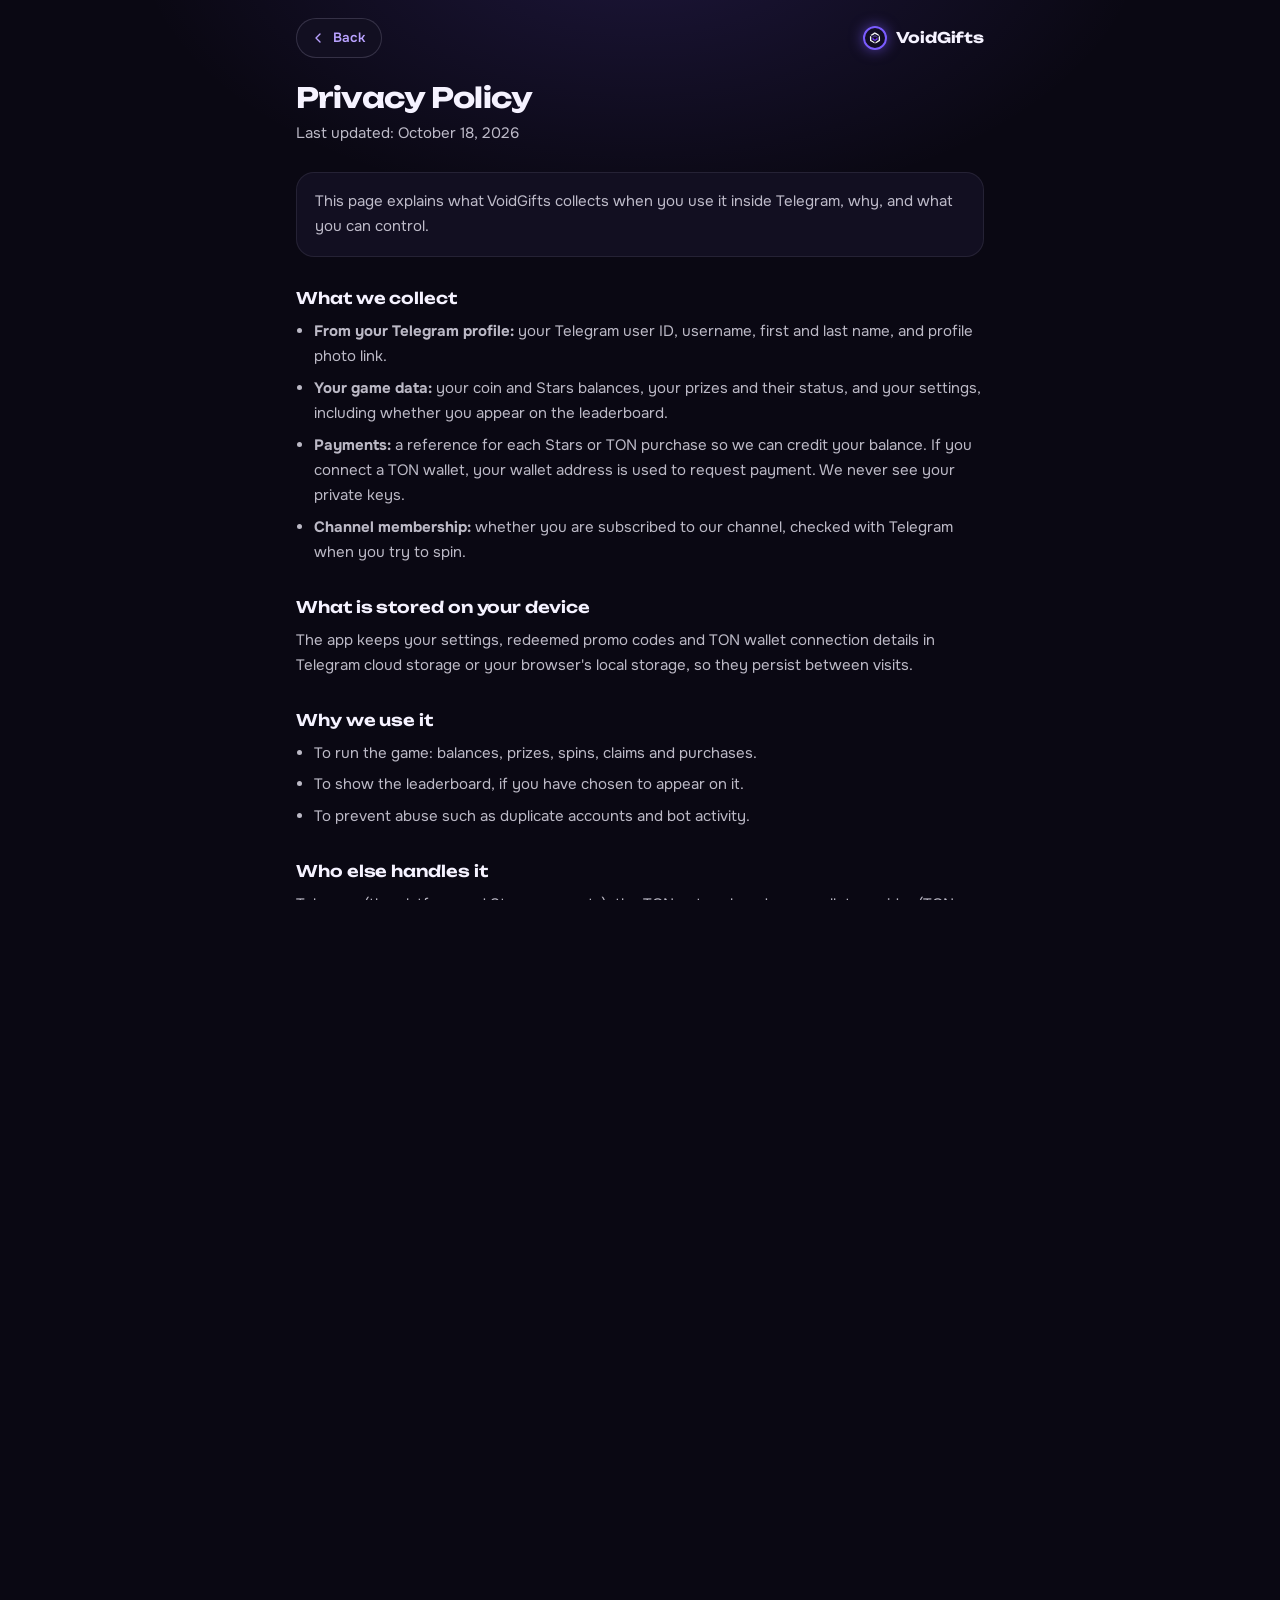
==== commit c213a7c8: "Update privacy policy with specific details" ====
--- a/privacy.html
+++ b/privacy.html
@@ -10,8 +10,6 @@
   <link rel="stylesheet" href="styles.css">
 </head>
 <body>
-  <!-- Draft written from what the app's code actually does. Highlighted <mark> text is a placeholder or a claim
-       only you can confirm. Have the whole page reviewed before publishing. -->
   <main class="legal-shell legal">
     <div class="legal-top">
       <a class="spin-back-btn" href="index.html" onclick="if(history.length>1){history.back();return false}">
@@ -22,7 +20,7 @@
     </div>
 
     <h1>Privacy Policy</h1>
-    <p class="legal-meta">Last updated: <mark>[date]</mark></p>
+    <p class="legal-meta">Last updated: October 18, 2026</p>
     <p class="legal-lede">This page explains what VoidGifts collects when you use it inside Telegram, why, and what you can control.</p>
 
     <h2>What we collect</h2>
@@ -44,23 +42,23 @@
     </ul>
 
     <h2>Who else handles it</h2>
-    <p>Telegram (the platform and Stars payments), the TON network and your wallet provider (TON payments), and our hosting and database providers, <mark>[list them, e.g. Railway]</mark>. <mark>[Confirm whether you share data with any analytics or advertising provider. If not, say so here.]</mark></p>
+    <p>Telegram (the platform and Stars payments), the TON network and your wallet provider (TON payments), and our hosting and database providers, Railway (servers and databases) and GitHub Pages (the app's web files). The app also loads some code libraries from public content delivery networks (cdnjs and unpkg), which can see your IP address when they serve those files. We do not use analytics or advertising providers and we do not sell or share your data for advertising.</p>
 
     <h2>Your choices</h2>
     <ul>
       <li>Turn off <strong>Show in Leaderboard</strong> under Settings, Privacy, to hide your name and avatar from other players.</li>
       <li><strong>Reset All Data</strong> under Settings clears the data stored on your device.</li>
-      <li>To ask us to delete or export the data we hold about you, contact <mark>[support contact]</mark>.</li>
+      <li>To ask us to delete or export the data we hold about you, contact <a href="https://t.me/voidgiftssupportbot">@voidgiftssupportbot</a>.</li>
     </ul>
 
     <h2>Retention</h2>
-    <p><mark>[State how long you keep account and purchase records.]</mark></p>
+    <p>We keep your account data (profile details, balances, prizes) for as long as your account is active, and delete or anonymize it on request. Records of purchases and prize claims are kept for as long as needed to credit your balance, resolve disputes and prevent abuse.</p>
 
     <h2>Children</h2>
-    <p>VoidGifts is not intended for anyone under <mark>[minimum age]</mark>. If you believe a child has used it, contact us and we will remove the data.</p>
+    <p>VoidGifts is not intended for anyone under 18. If you believe a child has used it, contact us and we will remove the data.</p>
 
     <h2>Changes and contact</h2>
-    <p>We may update this policy and will change the date above when we do. Questions: <mark>[support contact]</mark>.</p>
+    <p>We may update this policy and will change the date above when we do. Questions: <a href="https://t.me/voidgiftssupportbot">@voidgiftssupportbot</a>.</p>
 
     <div class="legal-foot">
       <a href="tos.html">Terms of Service</a>
--- a/styles.css
+++ b/styles.css
@@ -276,10 +276,14 @@
     "daily daily"
     "void void"
     "furry furry"
+    "hex hex"
+    "astral astral"
     "channel promo";
 }
 .content-box-left-1{ grid-area:daily; }
 .content-box-void{ grid-area:void; }
+.content-box-hex{ grid-area:hex; }
+.content-box-astral{ grid-area:astral; }
 .hero--channel{ grid-area:channel; }
 .promo-card{ grid-area:promo; }
 .content-box-right{ grid-area:inv; }
@@ -1179,7 +1183,8 @@
     gap:1rem;
     grid-template-areas:
       "daily void"
-      "furry furry"
+      "furry hex"
+      "astral astral"
       "inv inv"
       "channel promo";
   }
@@ -1293,6 +1298,110 @@
   .hero--furry .hero-copy{ margin-right:3.6rem; }
 }
 .hero--furry .spin-cost-badge{ color:var(--lime-2); }
+
+/* ============================================
+   HEX SPIN (500★): starry night theme.
+   ============================================ */
+.hero--hex{
+  display:grid; grid-template-columns:1fr auto; align-items:center; gap:.7rem; min-height:0; padding:.8rem .95rem;
+  border-color:rgba(127,155,255,.34);
+  background:linear-gradient(115deg, #111a3d 0%, var(--void-1) 68%);
+}
+.hero--hex .hero-glow{
+  width:240px; height:240px; right:-110px; top:50%; margin-top:-120px; border-radius:50%;
+  background:
+    radial-gradient(circle, rgba(127,155,255,.30), transparent 42%),
+    radial-gradient(1.5px 1.5px at 20% 30%, #fff, transparent), radial-gradient(1px 1px at 65% 18%, #fff, transparent), radial-gradient(1.5px 1.5px at 80% 62%, #dfe7ff, transparent), radial-gradient(1px 1px at 38% 78%, #fff, transparent), radial-gradient(1px 1px at 50% 48%, #c9d6ff, transparent), radial-gradient(1.5px 1.5px at 12% 66%, #dfe7ff, transparent);
+  -webkit-mask-image:radial-gradient(circle, #000 14%, transparent 68%);
+  mask-image:radial-gradient(circle, #000 14%, transparent 68%);
+}
+.hero--hex .eyebrow{ color:#c9d6ff; font-size:.66rem; }
+.hero--hex .hero-title{ font-size:1.05rem; }
+.hero--hex .hero-title .hl{ color:#c9d6ff; }
+.hero--hex .hero-cta{ background:linear-gradient(120deg, #c9d6ff, #7f9bff); color:#0a1238; box-shadow:0 6px 16px rgba(127,155,255,.25); }
+.hex-asset-badge{ position:relative; width:52px; height:52px; justify-self:end; transform:rotate(-6deg); }
+.hex-asset-badge img{ filter:drop-shadow(0 6px 14px rgba(127,155,255,.5)); }
+#hexWinModal .win-modal{
+  border-color:rgba(127,155,255,.38);
+  background:radial-gradient(ellipse 320px 240px at 50% 34%, rgba(127,155,255,.18), transparent 70%), var(--void-1);
+}
+#hexWinModal .win-modal::before{
+  background:linear-gradient(to bottom, transparent, #7f9bff 55%, #c9d6ff);
+  filter:drop-shadow(0 0 5px rgba(127,155,255,.95)) drop-shadow(0 0 22px rgba(127,155,255,.5));
+}
+#hexWinModal .win-modal-eyebrow{ color:#c9d6ff; border-color:rgba(127,155,255,.35); }
+#hexWinModal .win-modal-prize-name .hl{ color:#c9d6ff; }
+#hexWinModal .win-modal-value-row{ background:rgba(127,155,255,.1); border-color:rgba(127,155,255,.28); }
+#hexWinModal .win-modal-value-row span{ color:#c9d6ff; }
+#hexWinModal .claim-button{ background:linear-gradient(120deg, #c9d6ff, #7f9bff); color:#0a1238; box-shadow:0 8px 24px rgba(127,155,255,.25); }
+.hex-wheel-container .wheel-pointer{
+  background:linear-gradient(to bottom, transparent 0%, #7f9bff 20%, #c9d6ff 50%, #7f9bff 80%, transparent 100%);
+  filter:drop-shadow(0 0 5px rgba(127,155,255,.95)) drop-shadow(0 0 20px rgba(127,155,255,.5));
+}
+.hex-cube{ border-color:rgba(127,155,255,.3); }
+.hex-spin-button{
+  background:linear-gradient(120deg, #c9d6ff, #7f9bff); color:#0a1238;
+  box-shadow:0 10px 30px rgba(127,155,255,.28); display:inline-flex; align-items:center; justify-content:center; gap:.6rem;
+}
+@media (min-width:769px){
+  .hero--hex{ grid-template-columns:1fr; align-content:center; }
+  .hero--hex .hex-asset-badge{ position:absolute; right:1.1rem; top:.9rem; }
+  .hero--hex .hero-copy{ margin-right:3.6rem; }
+}
+.hero--hex .spin-cost-badge{ color:#c9d6ff; }
+#hexMultRow .mult-btn.active{ background:linear-gradient(120deg, #c9d6ff, #7f9bff); color:#0a1238; box-shadow:0 6px 18px rgba(127,155,255,.25); }
+
+/* ============================================
+   ASTRAL SPIN (1000★): gold theme.
+   ============================================ */
+.hero--astral{
+  display:grid; grid-template-columns:1fr auto; align-items:center; gap:.7rem; min-height:0; padding:.8rem .95rem;
+  border-color:rgba(255,196,87,.34);
+  background:linear-gradient(115deg, #2c2210 0%, var(--void-1) 68%);
+}
+.hero--astral .hero-glow{
+  width:240px; height:240px; right:-110px; top:50%; margin-top:-120px; border-radius:50%;
+  background:
+    radial-gradient(circle, rgba(255,196,87,.30), transparent 42%),
+    repeating-conic-gradient(from 0deg, transparent 0 13deg, rgba(255,196,87,.22) 13deg 14deg);
+  -webkit-mask-image:radial-gradient(circle, #000 14%, transparent 68%);
+  mask-image:radial-gradient(circle, #000 14%, transparent 68%);
+}
+.hero--astral .eyebrow{ color:#ffe3a3; font-size:.66rem; }
+.hero--astral .hero-title{ font-size:1.05rem; }
+.hero--astral .hero-title .hl{ color:#ffe3a3; }
+.hero--astral .hero-cta{ background:linear-gradient(120deg, #ffe3a3, #ffc457); color:#2a1c00; box-shadow:0 6px 16px rgba(255,196,87,.25); }
+.astral-asset-badge{ position:relative; width:52px; height:52px; justify-self:end; transform:rotate(-8deg); }
+.astral-asset-badge img{ filter:drop-shadow(0 6px 14px rgba(255,196,87,.5)); }
+#astralWinModal .win-modal{
+  border-color:rgba(255,196,87,.38);
+  background:radial-gradient(ellipse 320px 240px at 50% 34%, rgba(255,196,87,.18), transparent 70%), var(--void-1);
+}
+#astralWinModal .win-modal::before{
+  background:linear-gradient(to bottom, transparent, #ffc457 55%, #ffe3a3);
+  filter:drop-shadow(0 0 5px rgba(255,196,87,.95)) drop-shadow(0 0 22px rgba(255,196,87,.5));
+}
+#astralWinModal .win-modal-eyebrow{ color:#ffe3a3; border-color:rgba(255,196,87,.35); }
+#astralWinModal .win-modal-prize-name .hl{ color:#ffe3a3; }
+#astralWinModal .win-modal-value-row{ background:rgba(255,196,87,.1); border-color:rgba(255,196,87,.28); }
+#astralWinModal .win-modal-value-row span{ color:#ffe3a3; }
+#astralWinModal .claim-button{ background:linear-gradient(120deg, #ffe3a3, #ffc457); color:#2a1c00; box-shadow:0 8px 24px rgba(255,196,87,.25); }
+.astral-wheel-container .wheel-pointer{
+  background:linear-gradient(to bottom, transparent 0%, #ffc457 20%, #ffe3a3 50%, #ffc457 80%, transparent 100%);
+  filter:drop-shadow(0 0 5px rgba(255,196,87,.95)) drop-shadow(0 0 20px rgba(255,196,87,.5));
+}
+.astral-cube{ border-color:rgba(255,196,87,.3); }
+.astral-spin-button{
+  background:linear-gradient(120deg, #ffe3a3, #ffc457); color:#2a1c00;
+  box-shadow:0 10px 30px rgba(255,196,87,.28); display:inline-flex; align-items:center; justify-content:center; gap:.6rem;
+}
+@media (min-width:769px){
+  .hero--astral{ grid-template-columns:1fr; align-content:center; }
+  .hero--astral .astral-asset-badge{ position:absolute; right:1.1rem; top:.9rem; }
+  .hero--astral .hero-copy{ margin-right:3.6rem; }
+}
+.hero--astral .spin-cost-badge{ color:#ffe3a3; }
+#astralMultRow .mult-btn.active{ background:linear-gradient(120deg, #ffe3a3, #ffc457); color:#2a1c00; box-shadow:0 6px 18px rgba(255,196,87,.25); }
 
 /* ============================================
    EVENTS / ANNOUNCEMENTS CAROUSEL
@@ -1420,3 +1529,51 @@
   .event-title-lg{ font-size:1.75rem; }
   .event-art--left, .event-art--right{ width:84px; height:106px; }
 }
+
+/* ---- Spin multiplier (x10 | x1 | x100) ---- */
+.mult-wrap{ display:flex; flex-direction:column; align-items:center; gap:.5rem; margin:.2rem 0 .9rem; width:100%; }
+.mult-row{
+  display:inline-grid; grid-template-columns:repeat(3,1fr); gap:.35rem; padding:.3rem;
+  background:var(--void-1); border:1px solid var(--line-2); border-radius:16px; min-width:220px;
+}
+.mult-btn{
+  min-height:42px; padding:.4rem 1rem; border:none; border-radius:12px; cursor:pointer;
+  background:transparent; color:var(--fog); font-family:var(--font-display); font-size:.95rem; font-weight:700;
+  font-variant-numeric:tabular-nums; transition:background .15s ease, color .15s ease, transform .12s ease;
+}
+.mult-btn:active{ transform:scale(.96); }
+.mult-btn.active{ background:linear-gradient(120deg, var(--static-2), var(--static)); color:#2a0a1c; box-shadow:0 6px 18px rgba(255,95,168,.28); }
+#furryMultRow .mult-btn.active{ background:linear-gradient(120deg, var(--lime), #a8d63c); color:#1d2a05; box-shadow:0 6px 18px rgba(201,242,90,.25); }
+.mult-info{ font-size:.8rem; color:var(--fog-dim); text-align:center; min-height:1.1em; }
+
+/* ---- Multi-spin results sheet ---- */
+.mw-card{ max-height:86vh; padding-top:2.2rem; }
+.mw-list{ width:100%; max-height:46vh; overflow-y:auto; display:flex; flex-direction:column; gap:.45rem; padding-right:.2rem; }
+.mw-row{ display:flex; align-items:center; gap:.7rem; background:var(--void-2); border:1px solid var(--line); border-radius:14px; padding:.5rem .8rem; }
+.mw-row img{ width:34px; height:34px; object-fit:contain; flex-shrink:0; }
+.mw-name{ flex:1; font-weight:600; color:var(--ghost); font-size:.95rem; }
+.mw-count{ font-family:var(--font-display); font-weight:700; color:var(--ember); font-variant-numeric:tabular-nums; }
+.mw-collect{ width:100%; }
+
+/* ---- Deposit > Sell Gifts board ---- */
+.deposit-info-card.hidden{ display:none; }
+.sell-intro{ display:flex; flex-direction:column; gap:.6rem; padding:1rem; margin-bottom:.9rem; background:var(--void-1); border:1px solid var(--line-2); border-radius:20px; }
+.sell-title{ font-family:var(--font-display); font-size:1.05rem; font-weight:700; color:var(--ghost); }
+.sell-how{ font-size:.88rem; line-height:1.4; color:var(--fog); }
+.sell-open{ min-width:0; min-height:46px; padding:.6rem 1.2rem; font-size:.9rem; border-radius:14px; align-self:flex-start; }
+.sell-tools{ display:flex; align-items:center; gap:.7rem; margin-bottom:.7rem; }
+.sell-search{ flex:1; min-width:0; min-height:44px; padding:.5rem .9rem; border-radius:14px; border:1px solid var(--line-2); background:var(--void-1); color:var(--ghost); font-family:var(--font-body); font-size:.95rem; outline:none; }
+.sell-search:focus{ border-color:var(--rift-2); }
+.sell-count{ font-size:.78rem; color:var(--fog-dim); white-space:nowrap; }
+.sell-list{ display:flex; flex-direction:column; gap:.55rem; }
+.sell-row{
+  display:flex; align-items:center; gap:.8rem; padding:.7rem .85rem; border-radius:18px;
+  background:linear-gradient(180deg, rgba(255,255,255,.07), rgba(255,255,255,.03)), var(--void-2);
+  border:1px solid var(--line-2); content-visibility:auto; contain-intrinsic-size:auto 64px;
+}
+.sell-icon{ width:40px; height:40px; flex-shrink:0; display:flex; align-items:center; justify-content:center; }
+.sell-icon img, .sell-icon svg{ width:100%; height:100%; object-fit:contain; }
+.sell-name{ flex:1; min-width:0; font-weight:600; font-size:1rem; color:var(--ghost); overflow:hidden; text-overflow:ellipsis; white-space:nowrap; }
+.sell-pill{ display:inline-flex; align-items:center; gap:.35rem; padding:.3rem .7rem; border-radius:100px; background:#fff; color:#15111f; font-weight:700; font-size:.88rem; font-variant-numeric:tabular-nums; }
+.sell-pill img{ width:15px; height:15px; object-fit:contain; }
+.deposit-tab .tab-label{ white-space:nowrap; }
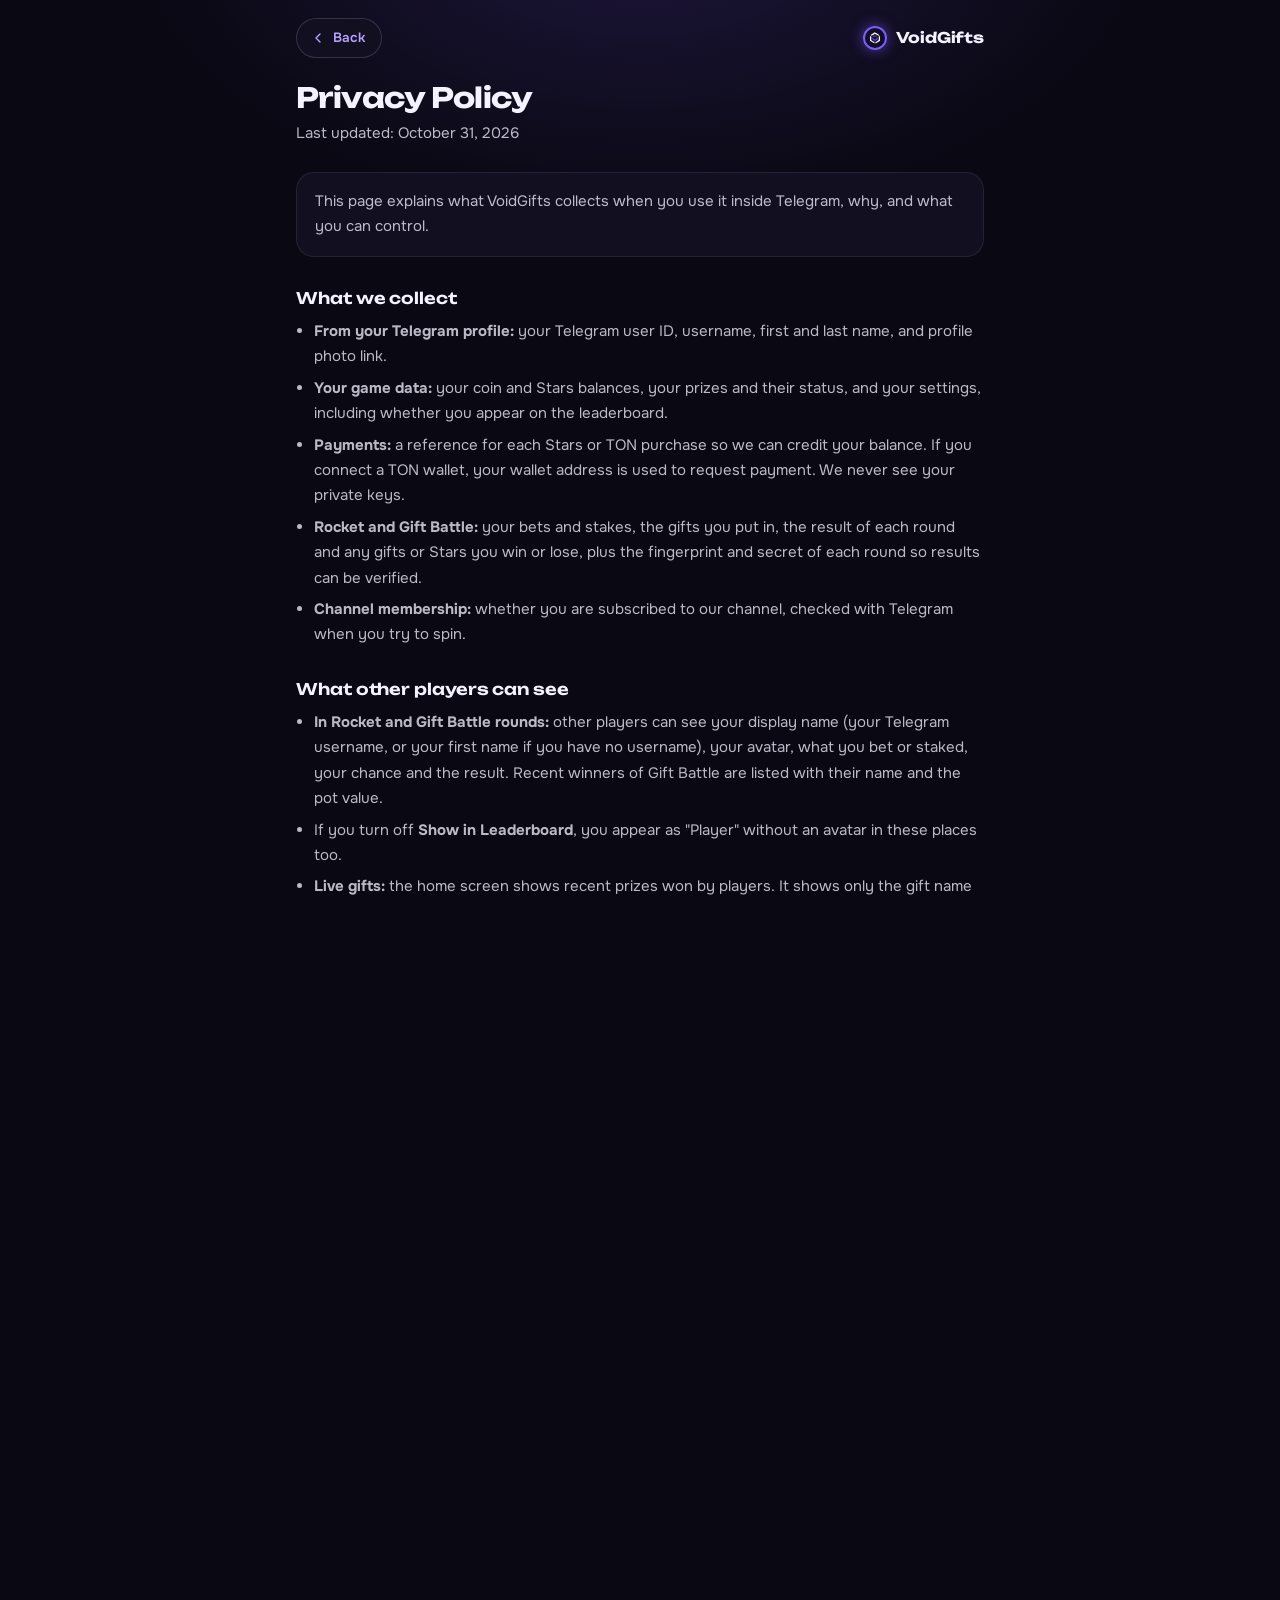
==== commit e37ec767: "Update privacy policy last updated date and details" ====
--- a/privacy.html
+++ b/privacy.html
@@ -20,7 +20,7 @@
     </div>
 
     <h1>Privacy Policy</h1>
-    <p class="legal-meta">Last updated: October 18, 2026</p>
+    <p class="legal-meta">Last updated: October 31, 2026</p>
     <p class="legal-lede">This page explains what VoidGifts collects when you use it inside Telegram, why, and what you can control.</p>
 
     <h2>What we collect</h2>
@@ -28,7 +28,15 @@
       <li><strong>From your Telegram profile:</strong> your Telegram user ID, username, first and last name, and profile photo link.</li>
       <li><strong>Your game data:</strong> your coin and Stars balances, your prizes and their status, and your settings, including whether you appear on the leaderboard.</li>
       <li><strong>Payments:</strong> a reference for each Stars or TON purchase so we can credit your balance. If you connect a TON wallet, your wallet address is used to request payment. We never see your private keys.</li>
+      <li><strong>Rocket and Gift Battle:</strong> your bets and stakes, the gifts you put in, the result of each round and any gifts or Stars you win or lose, plus the fingerprint and secret of each round so results can be verified.</li>
       <li><strong>Channel membership:</strong> whether you are subscribed to our channel, checked with Telegram when you try to spin.</li>
+    </ul>
+
+    <h2>What other players can see</h2>
+    <ul>
+      <li><strong>In Rocket and Gift Battle rounds:</strong> other players can see your display name (your Telegram username, or your first name if you have no username), your avatar, what you bet or staked, your chance and the result. Recent winners of Gift Battle are listed with their name and the pot value.</li>
+      <li>If you turn off <strong>Show in Leaderboard</strong>, you appear as "Player" without an avatar in these places too.</li>
+      <li><strong>Live gifts:</strong> the home screen shows recent prizes won by players. It shows only the gift name and time, never a name, ID or avatar.</li>
     </ul>
 
     <h2>What is stored on your device</h2>
@@ -37,7 +45,8 @@
     <h2>Why we use it</h2>
     <ul>
       <li>To run the game: balances, prizes, spins, claims and purchases.</li>
-      <li>To show the leaderboard, if you have chosen to appear on it.</li>
+      <li>To show the leaderboard and the players in Rocket and Gift Battle rounds, if you have chosen to appear.</li>
+      <li>To run and verify game rounds and to settle disputes about them.</li>
       <li>To prevent abuse such as duplicate accounts and bot activity.</li>
     </ul>
 
--- a/styles.css
+++ b/styles.css
@@ -1577,3 +1577,263 @@
 .sell-pill{ display:inline-flex; align-items:center; gap:.35rem; padding:.3rem .7rem; border-radius:100px; background:#fff; color:#15111f; font-weight:700; font-size:.88rem; font-variant-numeric:tabular-nums; }
 .sell-pill img{ width:15px; height:15px; object-fit:contain; }
 .deposit-tab .tab-label{ white-space:nowrap; }
+
+/* ===== ROCKET ===== */
+.rocket-card{ display:flex; align-items:center; justify-content:center; height:84px; margin:0 0 14px; border-radius:18px; background:#15151c; border:1px solid rgba(255,255,255,.12); color:#fff; font-size:22px; font-weight:700; letter-spacing:.5px; cursor:pointer; user-select:none; -webkit-tap-highlight-color:transparent; }
+.rocket-card:active{ transform:scale(.985); }
+/* Rocket mini game — uses the app's tokens from styles.css */
+.rk-head{ display:flex; align-items:flex-end; justify-content:space-between; margin-bottom:.7rem; }
+.rk-title{ font-family:var(--font-display); font-size:1.5rem; font-weight:700; letter-spacing:-.02em; }
+.rk-status{ display:flex; align-items:center; gap:.45rem; font-size:.74rem; font-weight:700; padding:.38rem .7rem; border-radius:999px; background:var(--void-2); border:1px solid var(--line-2); color:var(--fog); }
+.rk-status i{ width:7px; height:7px; border-radius:50%; background:var(--signal); box-shadow:0 0 8px var(--signal); }
+.rk-status.fly{ color:var(--lime); } .rk-status.fly i{ background:var(--lime); box-shadow:0 0 8px var(--lime); }
+.rk-status.crash{ color:var(--danger); } .rk-status.crash i{ background:var(--danger); box-shadow:0 0 8px var(--danger); }
+
+.rk-history{ display:flex; gap:.4rem; overflow-x:auto; padding:.1rem 0 .65rem; scrollbar-width:none; }
+.rk-history::-webkit-scrollbar{ display:none; }
+.rk-history span{ flex:0 0 auto; font-weight:700; font-size:.72rem; padding:.28rem .6rem; border-radius:8px; background:var(--void-2); color:var(--fog-dim); border:1px solid var(--line); }
+.rk-history span.mid{ color:var(--signal-2); border-color:rgba(79,216,230,.28); }
+.rk-history span.hi{ color:var(--ember-2); border-color:rgba(255,178,91,.4); background:rgba(255,178,91,.08); }
+.rk-history span.mega{ color:#1c2a00; background:var(--lime); border-color:transparent; }
+
+.rk-stage{ position:relative; height:min(56vw,310px); min-height:230px; border-radius:20px; overflow:hidden; border:1px solid var(--line-2);
+  background:radial-gradient(120% 90% at 50% 110%, rgba(123,92,255,.28), transparent 60%), linear-gradient(180deg,#0d0a1c,var(--void-1)); }
+.rk-stage canvas{ position:absolute; inset:0; width:100%; height:100%; display:block; }
+.rk-stage.shake{ animation:rkshake .45s ease; }
+@keyframes rkshake{ 0%,100%{transform:none} 20%{transform:translate(-5px,3px)} 40%{transform:translate(5px,-3px)} 60%{transform:translate(-3px,-2px)} 80%{transform:translate(3px,2px)} }
+.rk-mult{ position:absolute; left:0; right:0; top:14%; text-align:center; font-family:var(--font-display); font-weight:700; font-size:clamp(2.6rem,15vw,4rem); line-height:1; letter-spacing:-.03em; text-shadow:0 4px 30px rgba(123,92,255,.55); pointer-events:none; transition:color .2s; }
+.rk-mult small{ font-size:.45em; margin-left:.08em; color:var(--fog-dim); }
+.rk-mult.crashed{ color:var(--danger); text-shadow:0 4px 30px rgba(255,93,108,.5); }
+.rk-mult.gold{ color:var(--ember-2); text-shadow:0 4px 30px rgba(255,178,91,.55); }
+.rk-sub{ position:absolute; left:0; right:0; top:calc(14% + clamp(3rem,17vw,4.4rem)); text-align:center; font-size:.8rem; font-weight:600; color:var(--fog); pointer-events:none; }
+.rk-ladder{ position:absolute; left:.6rem; right:.6rem; bottom:.55rem; display:flex; justify-content:center; gap:.35rem; }
+.rk-ladder .rung{ position:relative; width:38px; height:38px; border-radius:11px; background:rgba(10,8,19,.7); border:1px solid var(--line); display:grid; place-items:center; opacity:.45; transition:all .25s; }
+.rk-ladder .rung img{ width:26px; height:26px; object-fit:contain; }
+.rk-ladder .rung b{ position:absolute; bottom:-7px; font-size:.55rem; color:var(--fog-dim); background:var(--void-0); padding:0 .25rem; border-radius:5px; }
+.rk-ladder .rung.hit{ opacity:1; border-color:var(--ember); box-shadow:0 0 14px rgba(255,178,91,.5); transform:translateY(-3px); }
+.rk-ladder .rung.cur{ border-color:var(--rift-2); }
+
+.rk-card{ margin-top:.75rem; padding:.85rem; border-radius:18px; background:var(--void-1); border:1px solid var(--line-2); }
+.rk-card-h{ display:flex; justify-content:space-between; align-items:center; font-weight:700; font-size:.82rem; margin-bottom:.5rem; }
+.rk-dim{ color:var(--fog-dim); font-weight:600; font-size:.72rem; }
+.rk-seg{ display:grid; grid-template-columns:1fr 1fr; gap:.3rem; padding:.25rem; background:var(--void-0); border-radius:13px; margin-bottom:.7rem; }
+.rk-seg button{ display:flex; align-items:center; justify-content:center; gap:.4rem; min-height:36px; border:0; border-radius:10px; background:transparent; color:var(--fog-dim); font-weight:700; font-size:.82rem; cursor:pointer; }
+.rk-seg button img{ width:16px; height:16px; }
+.rk-seg button.on{ background:var(--void-3); color:var(--ghost); box-shadow:0 0 0 1px var(--line-2) inset; }
+.rk-amount{ display:grid; grid-template-columns:46px 1fr 46px; gap:.4rem; }
+.rk-step{ height:46px; border-radius:12px; border:1px solid var(--line-2); background:var(--void-2); font-size:1.3rem; font-weight:700; cursor:pointer; }
+.rk-amount label{ position:relative; display:block; }
+.rk-amount input{ width:100%; height:46px; text-align:center; border-radius:12px; border:1px solid var(--line-2); background:var(--void-0); font-family:var(--font-display); font-weight:700; font-size:1.1rem; padding:0 2rem; }
+.rk-amount label img{ position:absolute; right:.8rem; top:50%; width:18px; height:18px; transform:translateY(-50%); }
+.rk-chips{ display:grid; grid-template-columns:repeat(6,1fr); gap:.35rem; margin-top:.5rem; }
+.rk-chips button{ height:34px; border-radius:10px; border:1px solid var(--line); background:var(--void-2); font-weight:700; font-size:.78rem; color:var(--fog); cursor:pointer; }
+.rk-chips button:active, .rk-step:active{ transform:scale(.96); }
+.rk-gifts{ display:flex; gap:.45rem; overflow-x:auto; padding:.15rem .05rem .4rem; scrollbar-width:none; }
+.rk-gifts::-webkit-scrollbar{ display:none; }
+.rk-gift{ flex:0 0 auto; width:74px; padding:.5rem .3rem .4rem; border-radius:14px; background:var(--void-2); border:1px solid var(--line); text-align:center; cursor:pointer; position:relative; }
+.rk-gift img{ width:40px; height:40px; object-fit:contain; display:block; margin:0 auto .2rem; }
+.rk-gift span{ display:block; font-size:.66rem; font-weight:700; color:var(--fog); }
+.rk-gift em{ font-style:normal; font-size:.62rem; color:var(--fog-dim); display:flex; gap:.15rem; justify-content:center; align-items:center; }
+.rk-gift em img{ width:10px; height:10px; margin:0; }
+.rk-gift i{ position:absolute; top:4px; right:5px; font-style:normal; font-size:.6rem; font-weight:800; color:var(--ember-2); }
+.rk-gift.on{ border-color:var(--ember); background:rgba(255,178,91,.1); box-shadow:0 0 0 1px var(--ember) inset; }
+.rk-gift.out{ opacity:.35; pointer-events:none; }
+.rk-hint{ font-size:.72rem; color:var(--fog-dim); line-height:1.45; margin-top:.1rem; }
+.rk-hint b{ color:var(--fog); }
+.rk-auto{ display:flex; align-items:center; justify-content:space-between; margin:.7rem 0 .6rem; font-size:.78rem; font-weight:600; color:var(--fog); }
+.rk-auto-in{ display:flex; align-items:center; gap:.25rem; }
+.rk-auto-in input{ width:86px; height:36px; text-align:center; border-radius:10px; border:1px solid var(--line-2); background:var(--void-0); font-weight:700; }
+.rk-auto-in b{ color:var(--fog-dim); }
+.rk-go{ width:100%; min-height:52px; border:0; border-radius:15px; font-family:var(--font-display); font-weight:700; font-size:.95rem; cursor:pointer; color:#2a1600; background:linear-gradient(120deg,var(--ember-2),var(--ember)); box-shadow:0 8px 22px rgba(255,178,91,.28); transition:transform .12s, filter .15s; }
+.rk-go:active{ transform:scale(.98); }
+.rk-go.cash{ color:#1c2a00; background:linear-gradient(120deg,var(--lime),#a6d83a); box-shadow:0 8px 22px rgba(201,242,90,.3); animation:rkpulse 1s ease-in-out infinite; }
+.rk-go.wait, .rk-go:disabled{ background:var(--void-3); color:var(--fog-dim); box-shadow:none; cursor:default; animation:none; }
+@keyframes rkpulse{ 50%{ filter:brightness(1.12); transform:scale(1.015) } }
+
+.rk-list{ list-style:none; display:flex; flex-direction:column; gap:.3rem; max-height:260px; overflow:auto; }
+.rk-list li{ display:grid; grid-template-columns:28px 1fr auto auto; align-items:center; gap:.55rem; padding:.42rem .5rem; border-radius:11px; background:var(--void-2); font-size:.76rem; }
+.rk-list li.me{ background:rgba(123,92,255,.16); box-shadow:0 0 0 1px rgba(185,162,255,.4) inset; }
+.rk-av{ width:28px; height:28px; border-radius:50%; display:grid; place-items:center; font-weight:800; font-size:.7rem; color:#10101a; }
+.rk-list .nm{ font-weight:700; white-space:nowrap; overflow:hidden; text-overflow:ellipsis; }
+.rk-list .bt{ display:flex; align-items:center; gap:.2rem; color:var(--fog); font-weight:600; }
+.rk-list .bt img{ width:12px; height:12px; }
+.rk-list .rs{ min-width:70px; text-align:right; font-weight:800; color:var(--fog-dim); }
+.rk-list .rs.win{ color:var(--lime); } .rk-list .rs.lose{ color:var(--danger); }
+.rk-note{ font-size:.72rem; color:var(--fog-dim); line-height:1.5; margin-bottom:.5rem; }
+.rk-note b{ color:var(--fog); }
+
+.rk-toast{ position:fixed; left:50%; bottom:calc(96px + env(safe-area-inset-bottom,0px)); transform:translate(-50%,20px); opacity:0; background:var(--void-3); border:1px solid var(--line-2); padding:.6rem 1rem; border-radius:12px; font-weight:700; font-size:.82rem; z-index:1200; transition:all .25s; pointer-events:none; white-space:nowrap; }
+.rk-toast.show{ opacity:1; transform:translate(-50%,0); }
+.rk-pop{ position:fixed; inset:0; z-index:1300; display:grid; place-items:center; background:rgba(5,4,12,.72); backdrop-filter:blur(6px); }
+.rk-pop[hidden]{ display:none; }
+.rk-pop-box{ width:min(86vw,330px); padding:1.3rem 1rem 1rem; text-align:center; border-radius:22px; background:radial-gradient(ellipse 280px 200px at 50% 28%, rgba(255,178,91,.2), transparent 70%), var(--void-1); border:1px solid rgba(255,178,91,.4); animation:rkpop .35s cubic-bezier(.2,1.4,.4,1); }
+@keyframes rkpop{ from{ transform:scale(.8); opacity:0 } }
+.rk-pop-box h3{ font-family:var(--font-display); font-size:1.05rem; margin-bottom:.15rem; }
+.rk-pop-box p{ font-size:.78rem; color:var(--fog); }
+.rk-up{ display:flex; align-items:center; justify-content:center; gap:.6rem; margin:.9rem 0 .6rem; }
+.rk-up img{ width:64px; height:64px; object-fit:contain; }
+.rk-up .from{ opacity:.5; transform:scale(.8); }
+.rk-up .arr{ font-size:1.3rem; color:var(--ember); font-weight:800; }
+.rk-up .to{ filter:drop-shadow(0 6px 18px rgba(255,178,91,.6)); animation:rkbounce 1s ease infinite; }
+@keyframes rkbounce{ 50%{ transform:translateY(-5px) } }
+.rk-pop-box button{ margin-top:.7rem; width:100%; min-height:44px; border:0; border-radius:13px; font-weight:800; background:var(--ember); color:#2a1600; cursor:pointer; }
+
+
+.rk-gift u{ position:absolute; top:4px; left:5px; text-decoration:none; font-size:.52rem; font-weight:800; letter-spacing:.04em; color:#10101a; background:linear-gradient(120deg,var(--rift-2),var(--signal)); padding:1px 4px; border-radius:5px; }
+.rk-gift.is-nft{ border-color:rgba(185,162,255,.28); }
+.rk-gift.is-nft.on{ border-color:var(--rift-2); background:rgba(123,92,255,.14); box-shadow:0 0 0 1px var(--rift-2) inset; }
+
+.rk-ladder[hidden], .rk-pane[hidden]{ display:none; }
+.rk-fair{ margin-top:.4rem; font-size:.62rem; color:var(--fog-dim); word-break:break-all; opacity:.8; }
+#page-rocket{ padding-bottom:110px; }
+
+.setting-item[hidden]{ display:none; }
+
+/* ===== GIFT BATTLE ===== */
+.bt-stage{ position:relative; padding:.8rem 0 .9rem; border-radius:20px; overflow:hidden; border:1px solid var(--line-2);
+  background:radial-gradient(120% 90% at 50% 110%, rgba(123,92,255,.22), transparent 60%), linear-gradient(180deg,#0d0a1c,var(--void-1)); }
+.bt-reel{ position:relative; height:172px; overflow:hidden; }
+.bt-track{ position:absolute; left:0; top:6px; display:flex; gap:2px; will-change:transform; }
+.bt-tile{ flex:0 0 auto; width:96px; height:160px; display:flex; flex-direction:column; align-items:center; justify-content:center; gap:.28rem; padding:.45rem .3rem; border-radius:12px;
+  background:var(--void-2); border:1px solid var(--line); border-bottom:3px solid var(--tc,#7b5cff); box-sizing:border-box; transition:opacity .3s, transform .3s; }
+.bt-tile .bt-av{ width:48px; height:48px; border-radius:50%; overflow:hidden; display:grid; place-items:center; font-weight:800; font-size:1.1rem; color:#10101a; background:var(--tc,#7b5cff); }
+.bt-tile .bt-av img{ width:100%; height:100%; object-fit:cover; display:block; }
+.bt-tile .bt-nm{ max-width:100%; font-size:.68rem; font-weight:700; color:var(--ghost); white-space:nowrap; overflow:hidden; text-overflow:ellipsis; }
+.bt-tile .bt-ch{ font-family:var(--font-display); font-size:.82rem; font-weight:700; color:var(--ember-2); }
+.bt-tile.me{ box-shadow:0 0 0 1px rgba(185,162,255,.6) inset; }
+.bt-reel.done .bt-tile{ opacity:.35; }
+.bt-reel.done .bt-tile.win{ opacity:1; transform:scale(1.05); border-color:var(--ember); box-shadow:0 0 18px rgba(255,178,91,.5); }
+.bt-line{ position:absolute; left:50%; top:0; bottom:0; width:3px; margin-left:-1.5px; background:var(--ember); box-shadow:0 0 12px var(--ember), 0 0 2px #fff; border-radius:2px; z-index:2; pointer-events:none; }
+.bt-line::before, .bt-line::after{ content:''; position:absolute; left:50%; margin-left:-7px; border:7px solid transparent; }
+.bt-line::before{ top:-1px; border-top-color:var(--ember); }
+.bt-line::after{ bottom:-1px; border-bottom-color:var(--ember); }
+.bt-status{ margin-top:.55rem; text-align:center; font-size:.84rem; font-weight:700; color:var(--fog); padding:0 .8rem; }
+.bt-status.go{ color:var(--lime); }
+.bt-gifts{ flex-wrap:wrap; overflow:visible; }
+.bt-gifts .rk-gift{ cursor:pointer; }
+.bt-gifts .rk-gift b{ position:absolute; bottom:4px; right:5px; font-size:.62rem; font-weight:800; color:var(--ember-2); }
+.bt-chance{ margin:.2rem 0 .6rem; font-size:.78rem; font-weight:700; color:var(--fog); min-height:1.1em; }
+.bt-chance b{ color:var(--ember-2); }
+.bt-list li{ grid-template-columns:30px 1fr auto auto; }
+.bt-list .rk-av{ overflow:hidden; } .bt-list .rk-av img{ width:100%; height:100%; object-fit:cover; }
+.bt-list .ic{ display:flex; gap:2px; } .bt-list .ic img{ width:18px; height:18px; object-fit:contain; }
+.bt-list .rs{ color:var(--ember-2); }
+.bt-list li.win{ box-shadow:0 0 0 1px var(--lime) inset; }
+.rk-pane[hidden], .bt-stage [hidden]{ display:none; }
+.bt-reel:not(.live) .bt-line{ opacity:.18; }
+.bt-tile .bt-gf{ display:flex; align-items:center; justify-content:center; gap:2px; min-height:22px; max-width:100%; }
+.bt-tile .bt-gf img{ width:22px; height:22px; object-fit:contain; display:block; flex:0 0 auto; }
+.bt-tile .bt-gf i{ font-style:normal; font-size:.62rem; font-weight:800; color:var(--fog); padding-left:1px; }
+.bt-tile .bt-val{ font-size:.6rem; font-weight:600; color:var(--fog-dim); display:flex; align-items:center; gap:2px; }
+.bt-tile .bt-val img{ width:10px; height:10px; }
+.bt-pot{ display:grid; grid-template-columns:1.5fr 1fr 1fr; margin:0 .8rem .75rem; padding-bottom:.7rem; border-bottom:1px solid var(--line); }
+.bt-stat{ display:flex; flex-direction:column; align-items:center; gap:.2rem; min-width:0; }
+.bt-stat + .bt-stat{ border-left:1px solid var(--line); }
+.bt-stat > span{ font-size:.6rem; font-weight:700; letter-spacing:.1em; text-transform:uppercase; color:var(--fog-dim); }
+.bt-stat > b{ display:flex; align-items:center; gap:.3rem; font-family:var(--font-display); font-size:1.1rem; font-weight:700; color:var(--ghost); font-variant-numeric:tabular-nums; line-height:1.15; }
+.bt-stat > b img{ width:18px; height:18px; }
+.bt-stat > b em{ font-style:normal; }
+.bt-stat--pot > b{ font-size:1.45rem; color:var(--ember-2); }
+.bt-stat--pot > b img{ width:22px; height:22px; }
+.rk-lottie{ position:absolute; left:0; top:0; width:76px; height:76px; pointer-events:none; will-change:transform; z-index:1; }
+.rk-lottie[hidden]{ display:none; }
+.version-tag{ position:fixed; top:calc(8px + env(safe-area-inset-top,0px)); left:0; right:0; z-index:10001; text-align:center; font:600 11px/1.2 var(--font-body); letter-spacing:.04em; color:rgba(226,220,255,.62); pointer-events:none; transition:opacity .6s ease; }
+.version-tag.off{ opacity:0; }
+
+/* Card 1: Rocket promo — space scene: nebula + stars, the rocket flying up-right out of a glowing trail toward a big x999. Leads to the Rocket page. */
+.event-card--rocket{
+  display:block; min-height:148px; padding:0; color:#fff;
+  background:
+    radial-gradient(60% 90% at 6% 108%, rgba(255,92,150,.34), transparent 62%),
+    radial-gradient(55% 80% at 96% -6%, rgba(88,160,255,.38), transparent 62%),
+    radial-gradient(70% 90% at 62% 130%, rgba(123,92,255,.55), transparent 65%),
+    linear-gradient(165deg, #060418 0%, #0f0a33 52%, #1b0f4f 100%);
+  box-shadow:0 14px 30px -10px rgba(123,92,255,.6), 0 2px 0 rgba(255,255,255,.1) inset;
+}
+.rkc-nebula{ position:absolute; inset:0; z-index:0; pointer-events:none; opacity:.55;
+  background:radial-gradient(40% 50% at 30% 35%, rgba(160,120,255,.35), transparent 70%), radial-gradient(35% 45% at 80% 70%, rgba(80,170,255,.25), transparent 70%); filter:blur(8px); }
+.rkc-streaks{ position:absolute; inset:0; z-index:1; pointer-events:none; opacity:.5;
+  background:repeating-linear-gradient(-38deg, transparent 0 34px, rgba(255,255,255,.06) 34px 35px, transparent 35px 78px); -webkit-mask-image:linear-gradient(90deg,transparent,#000 30%,#000 70%,transparent); mask-image:linear-gradient(90deg,transparent,#000 30%,#000 70%,transparent); }
+.rkc-stars{ position:absolute; inset:0; z-index:1; pointer-events:none; }
+.rkc-stars i{ position:absolute; width:2px; height:2px; border-radius:50%; background:#fff; opacity:.5; animation:rkcTwinkle 2.8s ease-in-out infinite; }
+.rkc-stars i:nth-child(1){ left:5%;  top:18%; animation-delay:.1s; }
+.rkc-stars i:nth-child(2){ left:12%; top:74%; width:3px; height:3px; animation-delay:1.1s; }
+.rkc-stars i:nth-child(3){ left:22%; top:40%; animation-delay:.6s; }
+.rkc-stars i:nth-child(4){ left:31%; top:84%; animation-delay:1.7s; }
+.rkc-stars i:nth-child(5){ left:38%; top:14%; width:3px; height:3px; animation-delay:.3s; }
+.rkc-stars i:nth-child(6){ left:47%; top:90%; animation-delay:2s; }
+.rkc-stars i:nth-child(7){ left:58%; top:30%; animation-delay:.9s; }
+.rkc-stars i:nth-child(8){ left:66%; top:76%; width:3px; height:3px; animation-delay:1.4s; }
+.rkc-stars i:nth-child(9){ left:76%; top:16%; animation-delay:.5s; }
+.rkc-stars i:nth-child(10){ left:84%; top:84%; animation-delay:2.3s; }
+.rkc-stars i:nth-child(11){ left:94%; top:44%; width:3px; height:3px; animation-delay:1.9s; }
+.rkc-stars i:nth-child(12){ left:55%; top:58%; animation-delay:.8s; }
+.rkc-stars b{ position:absolute; width:11px; height:11px; opacity:.85; background:#fff; clip-path:polygon(50% 0,60% 40%,100% 50%,60% 60%,50% 100%,40% 60%,0 50%,40% 40%); animation:rkcTwinkle 3.2s ease-in-out infinite; }
+.rkc-stars b:nth-child(13){ left:20%; top:22%; animation-delay:.4s; }
+.rkc-stars b:nth-child(14){ left:80%; top:30%; width:9px; height:9px; animation-delay:1.5s; }
+.rkc-stars b:nth-child(15){ left:42%; top:70%; width:8px; height:8px; animation-delay:2.2s; }
+@keyframes rkcTwinkle{ 0%,100%{ opacity:.25; transform:scale(.8); } 50%{ opacity:1; transform:scale(1.25); } }
+/* two-size wordmark, same recipe as the old anniversary card: small uppercase lead-in over a big headline word */
+.rkc-title{ position:absolute; z-index:4; top:.7rem; left:.95rem; display:flex; flex-direction:column; align-items:flex-start; line-height:1; text-align:left; font-family:var(--font-display); font-weight:700; color:#fff; text-shadow:0 1px 10px rgba(0,0,0,.45); }
+.rkc-title-sm{ font-size:.82rem; font-weight:600; letter-spacing:.06em; text-transform:uppercase; color:rgba(255,255,255,.88); }
+.rkc-title-lg{ font-size:2.2rem; font-weight:700; letter-spacing:-.015em; margin-top:.15rem; text-shadow:0 2px 14px rgba(0,0,0,.35); }
+.rkc-x{ position:absolute; z-index:2; font-family:var(--font-display); font-weight:700; color:rgba(214,200,255,.2); text-shadow:0 0 14px rgba(150,120,255,.4); pointer-events:none; white-space:nowrap; letter-spacing:-.03em; line-height:1; }
+.rkc-x1{ left:43%; top:53%; font-size:1.05rem; transform:rotate(-6deg) skewX(-8deg); transform-origin:left center; }
+.rkc-x2{ left:43%; top:33%; font-size:1.3rem; transform:rotate(-6deg) skewX(-8deg); transform-origin:left center; }
+.rkc-x3{ left:43%; top:9%; font-size:1.6rem; transform:rotate(-6deg) skewX(-8deg); transform-origin:left center; }
+.rkc-trail{ position:absolute; z-index:2; left:var(--rkc-x,76%); top:0; overflow:visible; pointer-events:none; filter:drop-shadow(0 0 8px rgba(155,125,255,.95)); }
+.rkc-ship{ position:absolute; z-index:3; left:var(--rkc-x,76%); top:21px; width:112px; height:112px; margin-left:-56px; animation:rkcBob 2.4s ease-in-out infinite; pointer-events:none; }
+.rkc-ship img{ display:block; width:100%; height:100%; filter:drop-shadow(0 8px 14px rgba(0,0,0,.5)) drop-shadow(0 0 18px rgba(255,150,60,.25)); }
+@keyframes rkcBob{ 0%,100%{ transform:rotate(20deg) translate(0,0); } 50%{ transform:rotate(20deg) translate(2px,-5px); } }
+.rkc-big{ position:absolute; z-index:5; left:4%; top:62%; font-family:var(--font-display); font-weight:700; font-size:2.4rem; line-height:1; letter-spacing:-.04em; pointer-events:none; white-space:nowrap;
+  background:linear-gradient(180deg,#fffbe0 0%,#ffe27a 45%,#ffa530 100%); -webkit-background-clip:text; background-clip:text; color:transparent;
+  filter:drop-shadow(0 2px 0 rgba(130,64,0,.65)) drop-shadow(0 0 12px rgba(255,200,80,.8)) drop-shadow(0 0 28px rgba(255,140,30,.5)); transform:rotate(-6deg) skewX(-8deg); transform-origin:left center; }
+
+/* small streak copies — same look as the ones in the rocket art (short, 2px, rounded, ~27deg), no dot */
+.rkc-dash{ position:absolute; inset:0; z-index:2; pointer-events:none; }
+.rkc-dash u{ position:absolute; display:block; width:18px; height:2px; border-radius:2px; text-decoration:none; background:rgba(190,185,232,.85); transform:rotate(-27deg); }
+.rkc-dash u:nth-child(1){ left:67%; top:9%; }
+.rkc-dash u:nth-child(2){ left:91%; top:12%; }
+.rkc-dash u:nth-child(3){ left:49%; top:87%; }
+.rkc-dash u:nth-child(4){ left:24%; top:41%; }
+.rkc-dash u:nth-child(5){ left:93%; top:48%; }
+
+/* Rocket card — "Midnight gold" look: near-black, gold light, a glowing planet in the corner, gold trail */
+.event-card--rocket{
+  background:radial-gradient(60% 80% at 95% 5%, rgba(255,200,90,.28), transparent 62%), radial-gradient(70% 70% at 0% 110%, rgba(255,120,60,.25), transparent 60%), linear-gradient(165deg,#050509 0%,#0d0b1c 60%,#1a1230 100%);
+  box-shadow:0 14px 30px -10px rgba(255,190,80,.35), 0 2px 0 rgba(255,255,255,.1) inset; border:1px solid rgba(255,200,100,.22);
+}
+.event-card--rocket::after{ content:""; position:absolute; z-index:1; pointer-events:none; right:-30px; top:-34px; width:120px; height:120px; border-radius:50%; background:radial-gradient(circle at 35% 35%,#ffe9b0,#c98a2e 55%,#4a2a0a); opacity:.55; box-shadow:0 0 40px rgba(255,190,80,.4); }
+.rkc-title-sm{ color:#ffd58a; }
+.rkc-trail{ filter:drop-shadow(0 0 8px rgba(255,190,90,.9)); }
+.rkc-trail stop[stop-color="#7b5cff"], .rkc-trail stop[stop-color="#9b7dff"]{ stop-color:#ffb25b; }
+.rkc-trail stop[stop-color="#e4dbff"]{ stop-color:#fff0d0; }
+
+/* Card 2: Gift Battle promo — a tiny reel of player tiles gliding under the golden winner line. Leads to the Gift Battle page. */
+.event-card--battle{
+  display:block; min-height:148px; padding:0; color:#fff; border:1px solid rgba(255,90,150,.28);
+  background:radial-gradient(60% 90% at 4% 112%, rgba(255,61,120,.42), transparent 62%), radial-gradient(55% 80% at 100% 0%, rgba(255,190,90,.22), transparent 62%), linear-gradient(165deg,#07040b 0%,#150a1f 55%,#2a0b24 100%);
+  box-shadow:0 14px 30px -10px rgba(255,61,120,.45), 0 2px 0 rgba(255,255,255,.1) inset;
+}
+.bc-stars{ position:absolute; inset:0; z-index:1; pointer-events:none; }
+.bc-stars i{ position:absolute; width:2px; height:2px; border-radius:50%; background:#ffd9a0; opacity:.5; animation:rkcTwinkle 2.8s ease-in-out infinite; }
+.bc-stars i:nth-child(1){ left:6%; top:12%; } .bc-stars i:nth-child(2){ left:38%; top:20%; animation-delay:.8s; } .bc-stars i:nth-child(3){ left:46%; top:84%; animation-delay:1.5s; }
+.bc-stars i:nth-child(4){ left:94%; top:10%; animation-delay:.4s; } .bc-stars i:nth-child(5){ left:60%; top:6%; animation-delay:2s; } .bc-stars i:nth-child(6){ left:96%; top:90%; animation-delay:1.1s; } .bc-stars i:nth-child(7){ left:30%; top:90%; animation-delay:.2s; }
+.bc-copy{ position:absolute; z-index:4; left:.95rem; top:.8rem; bottom:.8rem; width:46%; display:flex; flex-direction:column; align-items:flex-start; }
+.bc-copy .event-badge{ margin-bottom:.35rem; background:rgba(255,61,120,.3); color:#ffd1e0; }
+.bc-title{ display:flex; flex-direction:column; line-height:1; font-family:var(--font-display); font-weight:700; text-shadow:0 1px 10px rgba(0,0,0,.45); }
+.bc-title-sm{ font-size:.82rem; font-weight:600; letter-spacing:.06em; text-transform:uppercase; color:#ffd58a; }
+.bc-title-lg{ font-size:1.9rem; letter-spacing:-.015em; margin-top:.15rem; }
+.bc-sub{ margin-top:auto; font-size:.72rem; font-weight:600; line-height:1.3; color:rgba(255,255,255,.78); }
+.bc-reel{ position:absolute; z-index:3; left:51%; right:0; top:50%; height:112px; margin-top:-56px; overflow:hidden; -webkit-mask-image:linear-gradient(90deg,transparent,#000 22%,#000 78%,transparent); mask-image:linear-gradient(90deg,transparent,#000 22%,#000 78%,transparent); }
+.bc-track{ display:flex; gap:6px; width:max-content; animation:bcSlide 16s linear infinite; padding-left:6px; }
+@keyframes bcSlide{ to{ transform:translateX(calc(-4 * (62px + 6px))); } }
+.bc-tile{ flex:0 0 62px; height:112px; box-sizing:border-box; display:flex; flex-direction:column; align-items:center; justify-content:center; gap:5px; border-radius:11px; background:linear-gradient(180deg,rgba(255,255,255,.1),rgba(255,255,255,.04)); border:1px solid rgba(255,255,255,.14); border-bottom:3px solid var(--tc); }
+.bc-av{ display:block; width:28px; height:28px; border-radius:50%; background:radial-gradient(circle at 50% 38%, rgba(255,255,255,.85) 0 22%, transparent 24%), radial-gradient(ellipse at 50% 112%, rgba(255,255,255,.85) 0 38%, transparent 40%), var(--tc); }
+.bc-tile img{ width:26px; height:26px; object-fit:contain; }
+.bc-tile b{ font-family:var(--font-display); font-size:.78rem; font-weight:700; color:#ffd58a; }
+.bc-line{ position:absolute; z-index:5; left:calc(75.5% - 1.5px); top:10px; bottom:10px; width:3px; border-radius:2px; background:linear-gradient(180deg,#fff3b0,#ffb25b); box-shadow:0 0 12px rgba(255,190,90,.95), 0 0 26px rgba(255,140,40,.5); pointer-events:none; }
+.bc-line::before, .bc-line::after{ content:''; position:absolute; left:50%; margin-left:-6px; border:6px solid transparent; }
+.bc-line::before{ top:-8px; border-top-color:#ffb25b; }
+.bc-line::after{ bottom:-8px; border-bottom-color:#ffb25b; }
+
